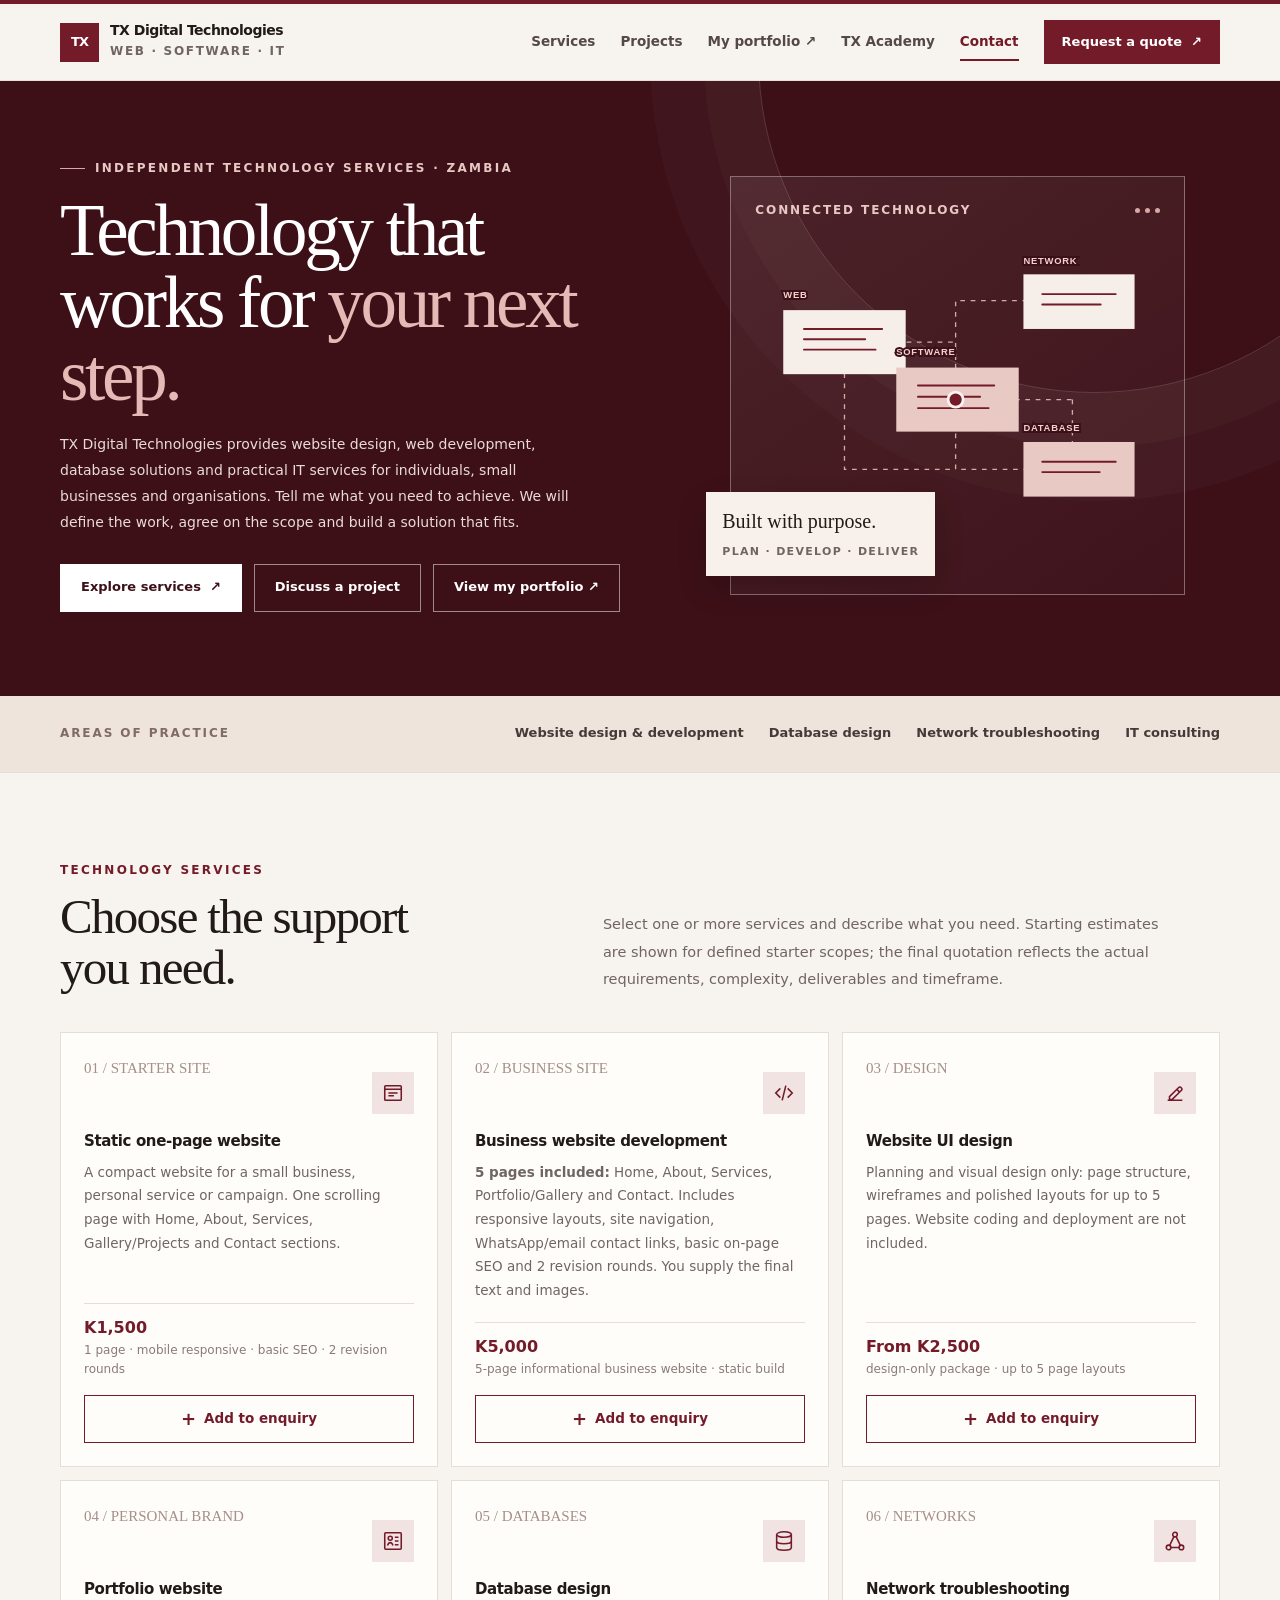
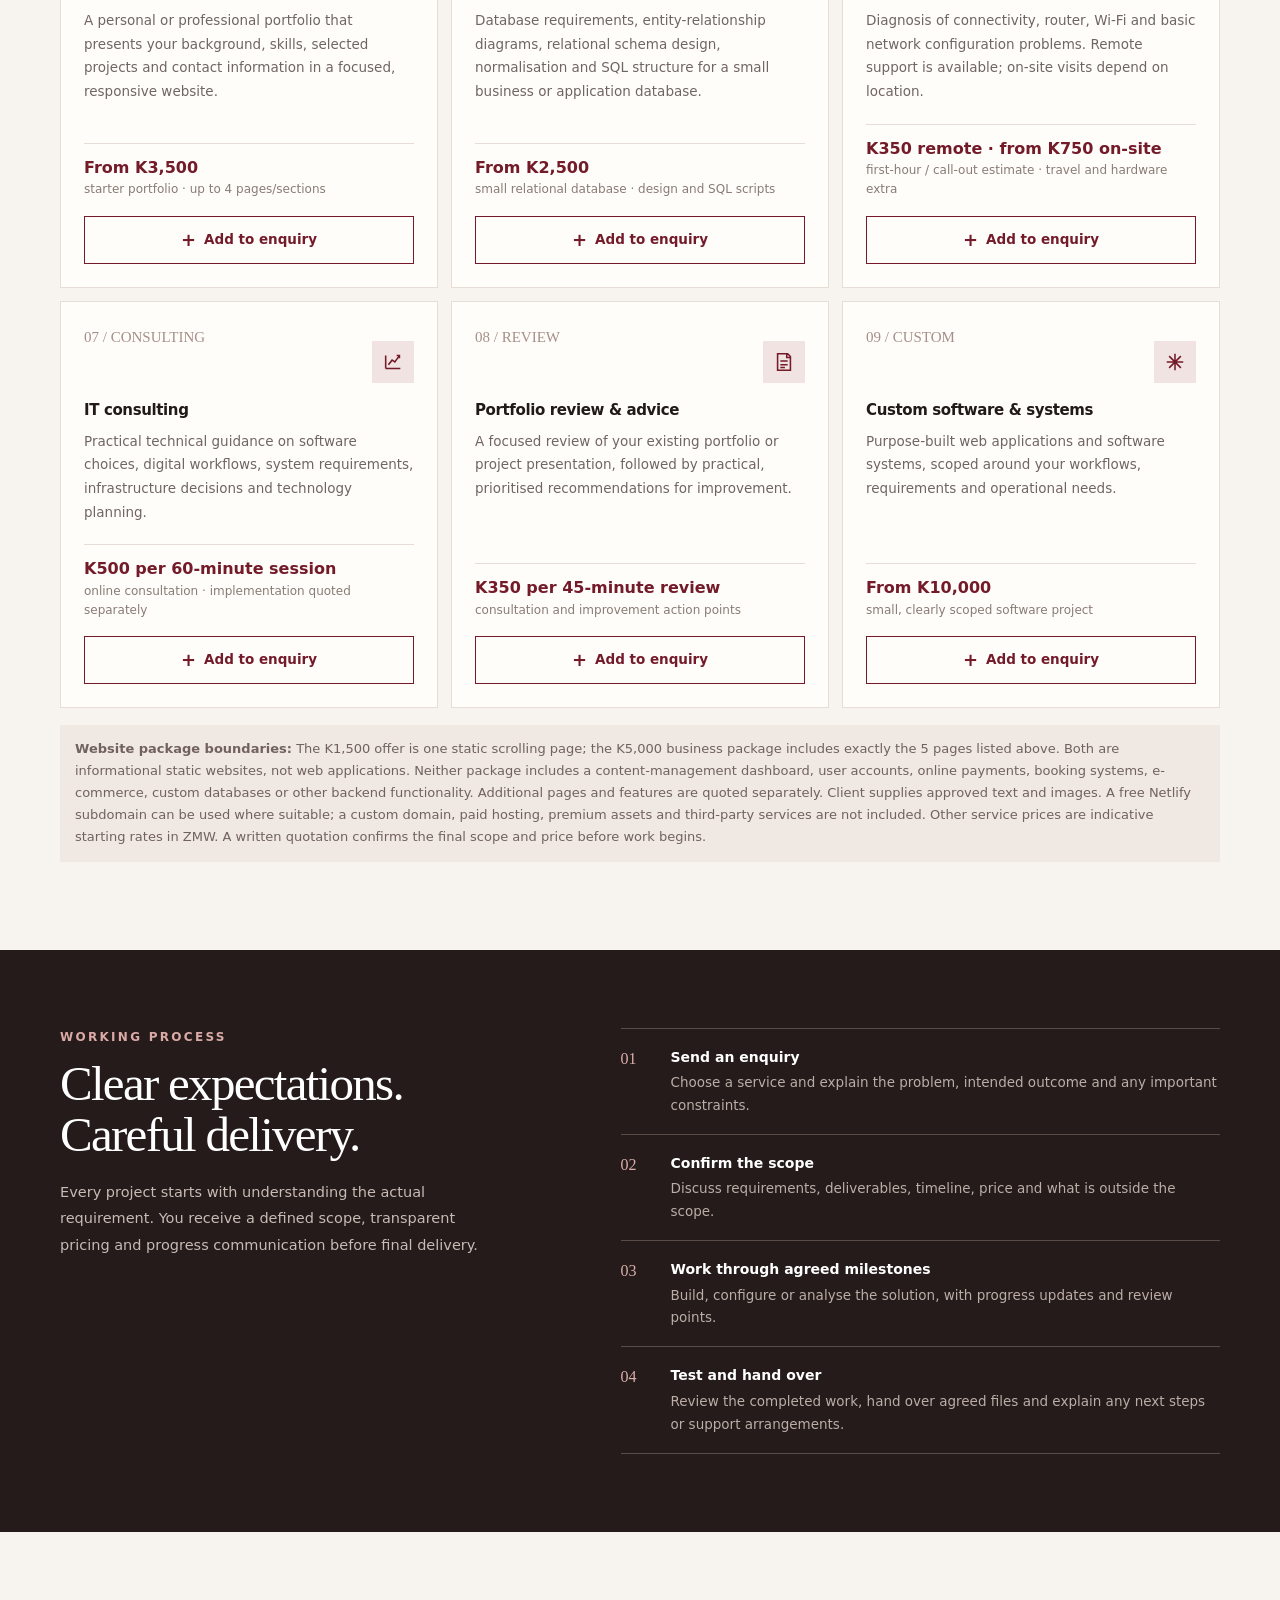
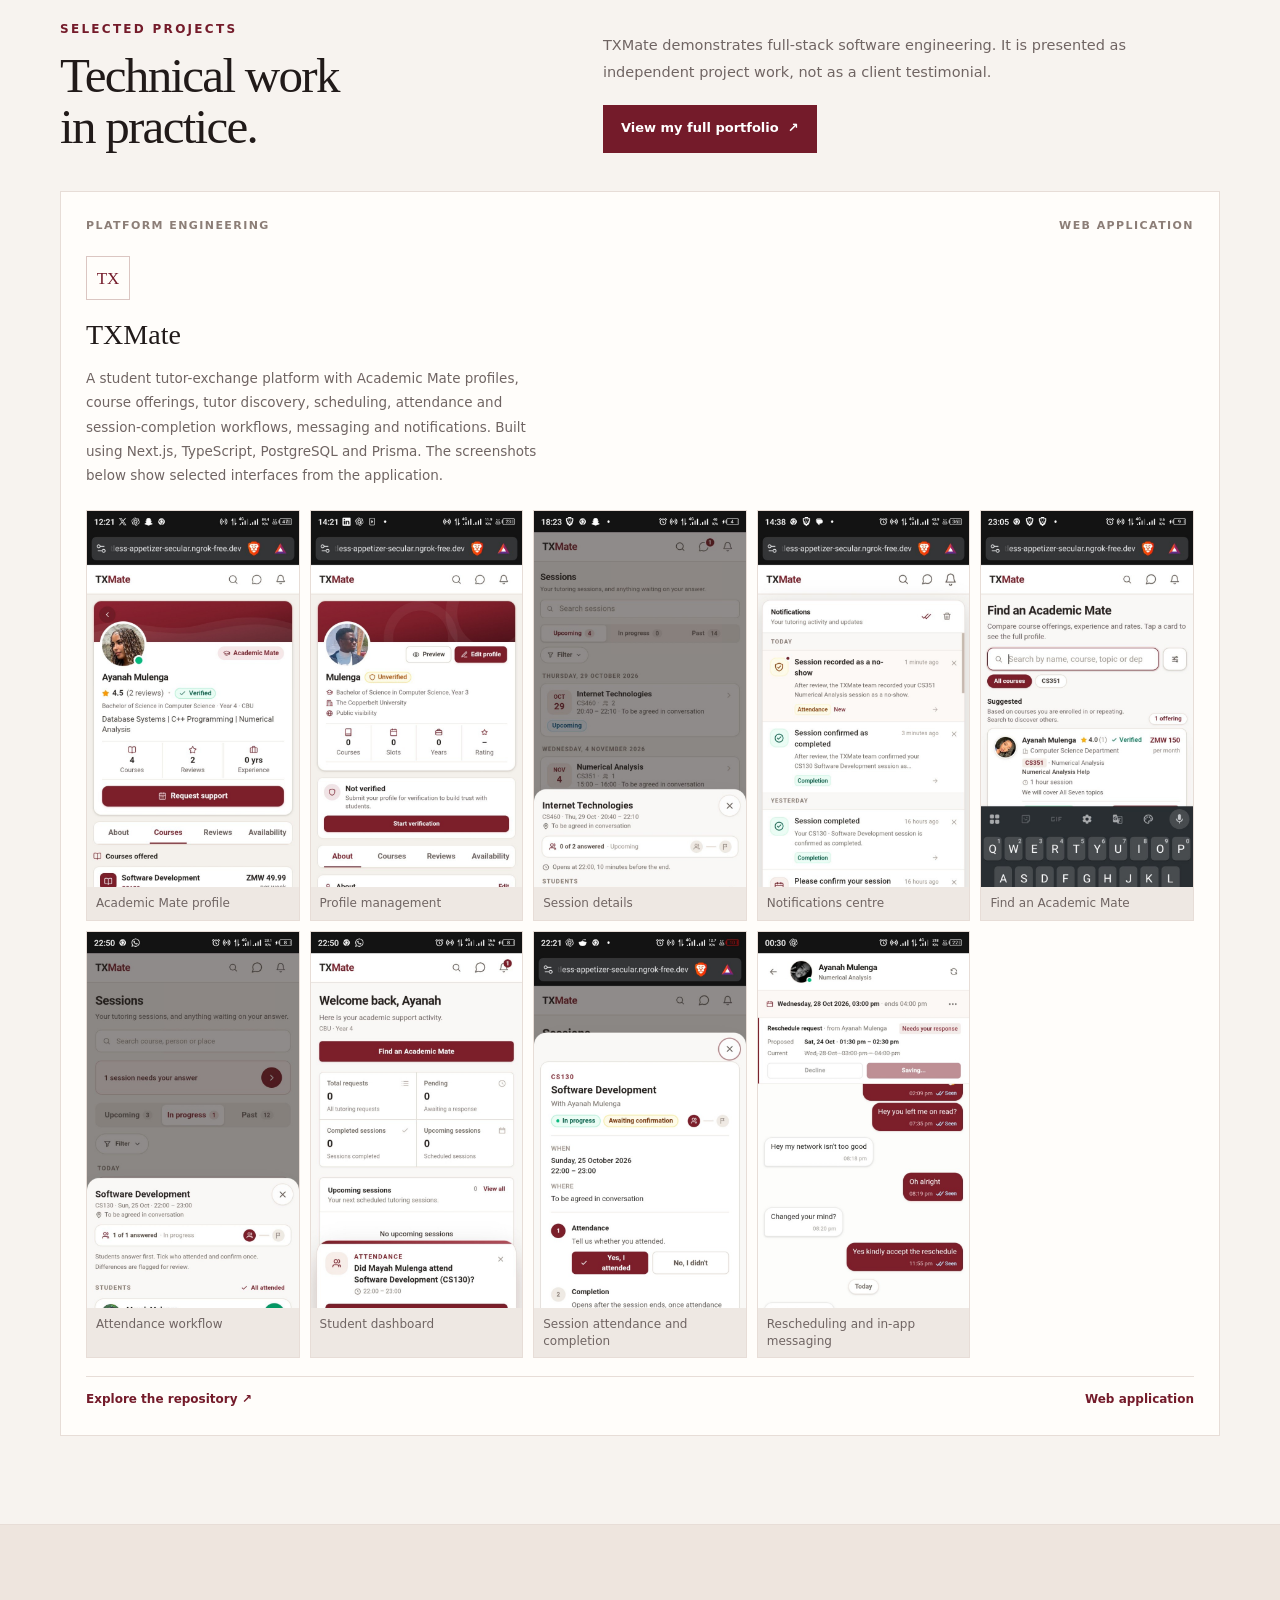
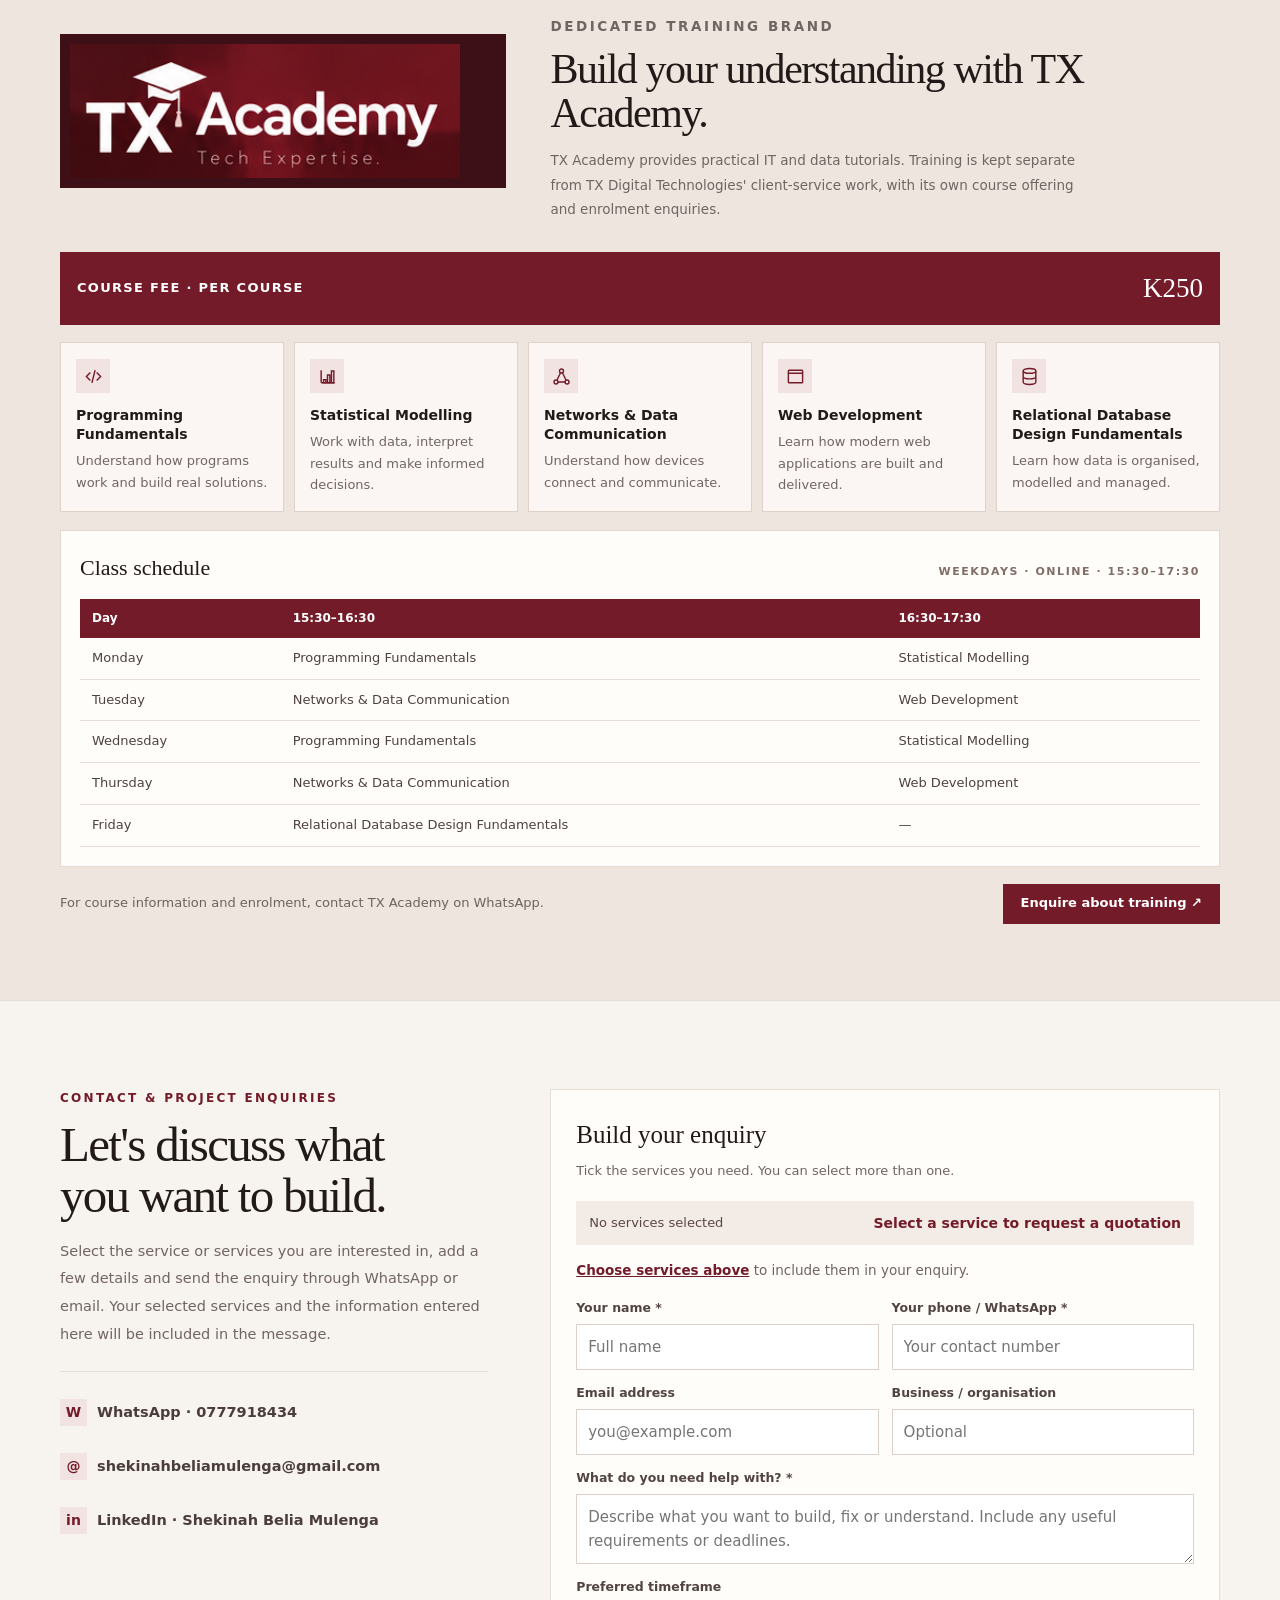
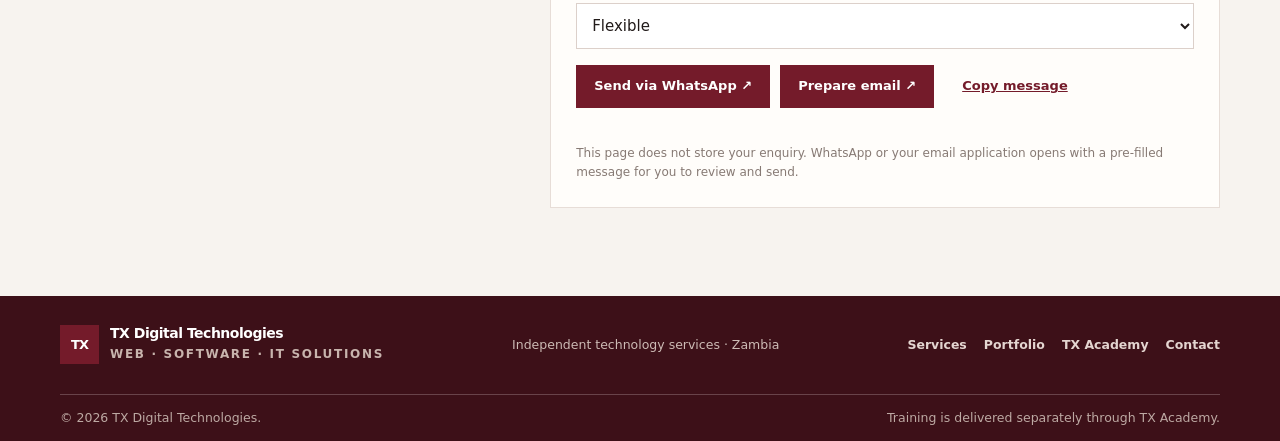
==== index.html @ cc79e303 "Initial site" ====
<!doctype html>
<html lang="en">
<head>
  <meta charset="utf-8">
  <meta name="viewport" content="width=device-width, initial-scale=1, viewport-fit=cover">
  <meta name="theme-color" content="#6f1724">
  <meta name="description" content="TX Digital Technologies provides website design, web development, portfolio websites, database design, network troubleshooting and IT consulting in Zambia.">
  <meta property="og:title" content="TX Digital Technologies | Practical technology solutions">
  <meta property="og:description" content="Website design, web development, database design and practical IT services, with separate training through TX Academy.">
  <meta property="og:type" content="website">
  <title>TX Digital Technologies | Technology Services in Zambia</title>
  <link rel="icon" type="image/svg+xml" href="favicon.svg">
  <link rel="stylesheet" href="css/base.css">
  <link rel="stylesheet" href="css/components.css">
  <link rel="stylesheet" href="css/header.css">
  <link rel="stylesheet" href="css/hero.css">
  <link rel="stylesheet" href="css/services.css">
  <link rel="stylesheet" href="css/process.css">
  <link rel="stylesheet" href="css/work.css">
  <link rel="stylesheet" href="css/academy.css">
  <link rel="stylesheet" href="css/contact.css">
  <link rel="stylesheet" href="css/footer.css">
  <link rel="stylesheet" href="css/responsive.css">
  <link rel="stylesheet" href="css/ux.css">
</head>
<body>
  <a class="skip-link" href="#main">Skip to content</a>
  <div class="topline" aria-hidden="true"></div>
  <header class="site-header">
    <div class="wrap nav">
      <a class="brand" href="#home" aria-label="TX Digital Technologies home">
        <span class="brand-mark" aria-hidden="true">TX</span>
        <span><span class="brand-name">TX Digital Technologies</span><span class="brand-sub">Web · Software · IT</span></span>
      </a>
      <button class="menu-toggle" type="button" aria-expanded="false" aria-controls="site-navigation"><span class="menu-icon" aria-hidden="true"></span><span class="menu-label">Menu</span></button>
      <nav class="nav-links" id="site-navigation" aria-label="Main navigation">
        <a href="#services">Services</a>
        <a href="#work">Projects</a>
        <a href="https://shekinah-portfolio.netlify.app/" target="_blank" rel="noopener noreferrer">My portfolio ↗</a>
        <a href="#academy">TX Academy</a>
        <a href="#contact">Contact</a>
        <a class="nav-cta" href="#contact">Request a quote <span aria-hidden="true">↗</span></a>
      </nav>
    </div>
  </header>
  <main id="main" tabindex="-1">
    <section class="hero" id="home">
      <div class="wrap hero-grid">
        <div>
          <p class="eyebrow">Independent technology services · Zambia</p>
          <h1>Technology that works for <em>your next step.</em></h1>
          <p class="hero-copy">TX Digital Technologies provides website design, web development, database solutions and practical IT services for individuals, small businesses and organisations. Tell me what you need to achieve. We will define the work, agree on the scope and build a solution that fits.</p>
          <div class="hero-actions">
            <a class="button" href="#services">Explore services <span aria-hidden="true">↗</span></a>
            <a class="button button-outline" href="#contact">Discuss a project</a>
            <a class="button button-outline" href="https://shekinah-portfolio.netlify.app/" target="_blank" rel="noopener noreferrer">View my portfolio ↗</a>
          </div>
        </div>
        <div class="hero-visual" role="img" aria-label="Illustration of connected web, software, database and network systems">
          <div class="blueprint">
            <div class="blueprint-head"><span>Connected technology</span><span class="dots"><i></i><i></i><i></i></span></div>
            <svg viewBox="0 0 430 285" fill="none" xmlns="http://www.w3.org/2000/svg" aria-hidden="true">
              <path d="M95 82H213V143H337M95 82V217H213V143M337 143V217H213M213 143V38H337" stroke="#D9AAA5" stroke-width="1.4" stroke-dasharray="5 6"/>
              <rect x="30" y="48" width="130" height="68" fill="#F6EEE8"/>
              <rect x="150" y="109" width="130" height="68" fill="#E8C9C3"/>
              <rect x="285" y="10" width="118" height="58" fill="#F6EEE8"/>
              <rect x="285" y="188" width="118" height="58" fill="#E8C9C3"/>
              <g stroke="#741B2A" stroke-width="2" stroke-linecap="round">
                <path d="M52 68H135M52 79H117M52 90H128M173 128H254M173 140H239M173 152H248M305 31H383M305 42H367M305 209H383M305 220H366"/>
              </g>
              <g fill="#741B2A" font-family="Arial, sans-serif" font-size="10" font-weight="700">
                <text x="30" y="35">WEB</text><text x="150" y="96">SOFTWARE</text><text x="285" y="-1">NETWORK</text><text x="285" y="176">DATABASE</text>
              </g>
              <circle cx="213" cy="143" r="8" fill="#741B2A" stroke="#F7F3EF" stroke-width="3"/>
            </svg>
            <div class="blueprint-caption"><strong>Built with purpose.</strong><small>Plan · Develop · Deliver</small></div>
          </div>
        </div>
      </div>
    </section>
    <section class="capability-band" aria-label="Service areas">
      <div class="wrap capability-inner">
        <span class="capability-label">Areas of practice</span>
        <div class="capability-list"><span>Website design & development</span><span>Database design</span><span>Network troubleshooting</span><span>IT consulting</span></div>
      </div>
    </section>
    <section class="section" id="services">
      <div class="wrap">
        <div class="section-head">
          <div><p class="kicker">Technology services</p><h2>Choose the support<br>you need.</h2></div>
          <p class="intro">Select one or more services and describe what you need. Starting estimates are shown for defined starter scopes; the final quotation reflects the actual requirements, complexity, deliverables and timeframe.</p>
        </div>

        <div class="service-grid" id="service-grid" aria-label="Select services for your enquiry">
          <article class="service-card" data-card="static-website">
            <div class="service-top"><span class="service-index">01 / STARTER SITE</span><span class="service-icon" aria-hidden="true"><svg viewBox="0 0 24 24" fill="none" stroke-width="1.7"><rect x="3" y="4" width="18" height="16" rx="1"/><path d="M3 8h18M7 6h.01M10 6h.01M7 12h10M7 15h6"/></svg></span></div>
            <h3>Static one-page website</h3>
            <p>A compact website for a small business, personal service or campaign. One scrolling page with Home, About, Services, Gallery/Projects and Contact sections.</p>
            <div class="service-price"><strong>K1,500</strong><span>1 page · mobile responsive · basic SEO · 2 revision rounds</span></div>
            <label class="service-select-label"><input class="select-box service-check" type="checkbox" name="services" value="Static one-page website" data-estimate="K1,500 — 1 scrolling page with Home, About, Services, Gallery/Projects and Contact sections"><span class="select-text" data-off="Add to enquiry" data-on="Added to enquiry">Add to enquiry</span></label>
          </article>

          <article class="service-card" data-card="web-development">
            <div class="service-top"><span class="service-index">02 / BUSINESS SITE</span><span class="service-icon" aria-hidden="true"><svg viewBox="0 0 24 24" fill="none" stroke-width="1.7"><path d="m8 7-5 5 5 5M16 7l5 5-5 5M14 4l-4 16"/></svg></span></div>
            <h3>Business website development</h3>
            <p><strong>5 pages included:</strong> Home, About, Services, Portfolio/Gallery and Contact. Includes responsive layouts, site navigation, WhatsApp/email contact links, basic on-page SEO and 2 revision rounds. You supply the final text and images.</p>
            <div class="service-price"><strong>K5,000</strong><span>5-page informational business website · static build</span></div>
            <label class="service-select-label"><input class="select-box service-check" type="checkbox" name="services" value="5-page business website development" data-estimate="K5,000 — 5 pages: Home, About, Services, Portfolio/Gallery and Contact"><span class="select-text" data-off="Add to enquiry" data-on="Added to enquiry">Add to enquiry</span></label>
          </article>

          <article class="service-card" data-card="web-design">
            <div class="service-top"><span class="service-index">03 / DESIGN</span><span class="service-icon" aria-hidden="true"><svg viewBox="0 0 24 24" fill="none" stroke-width="1.7"><path d="M4 20h16M6 16l9.8-9.8a2.1 2.1 0 0 1 3 3L9 19H6z"/><path d="m14 8 3 3"/></svg></span></div>
            <h3>Website UI design</h3>
            <p>Planning and visual design only: page structure, wireframes and polished layouts for up to 5 pages. Website coding and deployment are not included.</p>
            <div class="service-price"><strong>From K2,500</strong><span>design-only package · up to 5 page layouts</span></div>
            <label class="service-select-label"><input class="select-box service-check" type="checkbox" name="services" value="Website UI design" data-estimate="From K2,500 — design only, up to 5 page layouts; development excluded"><span class="select-text" data-off="Add to enquiry" data-on="Added to enquiry">Add to enquiry</span></label>
          </article>

          <article class="service-card" data-card="portfolio-website">
            <div class="service-top"><span class="service-index">04 / PERSONAL BRAND</span><span class="service-icon" aria-hidden="true"><svg viewBox="0 0 24 24" fill="none" stroke-width="1.7"><rect x="3" y="3" width="18" height="18" rx="1"/><circle cx="9" cy="9" r="2.2"/><path d="M6 17c.8-2.2 2-3.2 3-3.2s2.2 1 3 3.2M14 8h4M14 12h4M14 16h4"/></svg></span></div>
            <h3>Portfolio website</h3>
            <p>A personal or professional portfolio that presents your background, skills, selected projects and contact information in a focused, responsive website.</p>
            <div class="service-price"><strong>From K3,500</strong><span>starter portfolio · up to 4 pages/sections</span></div>
            <label class="service-select-label"><input class="select-box service-check" type="checkbox" name="services" value="Portfolio website" data-estimate="From K3,500"><span class="select-text" data-off="Add to enquiry" data-on="Added to enquiry">Add to enquiry</span></label>
          </article>

          <article class="service-card" data-card="database-design">
            <div class="service-top"><span class="service-index">05 / DATABASES</span><span class="service-icon" aria-hidden="true"><svg viewBox="0 0 24 24" fill="none" stroke-width="1.7"><ellipse cx="12" cy="5" rx="8" ry="3"/><path d="M4 5v14c0 1.7 3.6 3 8 3s8-1.3 8-3V5M4 12c0 1.7 3.6 3 8 3s8-1.3 8-3"/></svg></span></div>
            <h3>Database design</h3>
            <p>Database requirements, entity-relationship diagrams, relational schema design, normalisation and SQL structure for a small business or application database.</p>
            <div class="service-price"><strong>From K2,500</strong><span>small relational database · design and SQL scripts</span></div>
            <label class="service-select-label"><input class="select-box service-check" type="checkbox" name="services" value="Database design" data-estimate="From K2,500"><span class="select-text" data-off="Add to enquiry" data-on="Added to enquiry">Add to enquiry</span></label>
          </article>

          <article class="service-card" data-card="network-support">
            <div class="service-top"><span class="service-index">06 / NETWORKS</span><span class="service-icon" aria-hidden="true"><svg viewBox="0 0 24 24" fill="none" stroke-width="1.7"><circle cx="12" cy="5" r="2.5"/><circle cx="5" cy="19" r="2.5"/><circle cx="19" cy="19" r="2.5"/><path d="m10.8 7.3-4.6 9.4M13.2 7.3l4.6 9.4M7.5 19h9"/></svg></span></div>
            <h3>Network troubleshooting</h3>
            <p>Diagnosis of connectivity, router, Wi-Fi and basic network configuration problems. Remote support is available; on-site visits depend on location.</p>
            <div class="service-price"><strong>K350 remote · from K750 on-site</strong><span>first-hour / call-out estimate · travel and hardware extra</span></div>
            <label class="service-select-label"><input class="select-box service-check" type="checkbox" name="services" value="Network troubleshooting" data-estimate="K350 remote first hour; on-site from K750"><span class="select-text" data-off="Add to enquiry" data-on="Added to enquiry">Add to enquiry</span></label>
          </article>

          <article class="service-card" data-card="it-consulting">
            <div class="service-top"><span class="service-index">07 / CONSULTING</span><span class="service-icon" aria-hidden="true"><svg viewBox="0 0 24 24" fill="none" stroke-width="1.7"><path d="M4 19V5M4 19h16M7 15l4-5 3 2 5-7"/><path d="M16 5h3v3"/></svg></span></div>
            <h3>IT consulting</h3>
            <p>Practical technical guidance on software choices, digital workflows, system requirements, infrastructure decisions and technology planning.</p>
            <div class="service-price"><strong>K500 per 60-minute session</strong><span>online consultation · implementation quoted separately</span></div>
            <label class="service-select-label"><input class="select-box service-check" type="checkbox" name="services" value="IT consulting" data-estimate="K500 per 60-minute session"><span class="select-text" data-off="Add to enquiry" data-on="Added to enquiry">Add to enquiry</span></label>
          </article>

                    <article class="service-card" data-card="portfolio-advice">
            <div class="service-top"><span class="service-index">08 / REVIEW</span><span class="service-icon" aria-hidden="true"><svg viewBox="0 0 24 24" fill="none" stroke-width="1.7"><path d="M5 3h11l3 3v15H5zM15 3v4h4M8 11h8M8 15h8M8 18h5"/></svg></span></div>
            <h3>Portfolio review & advice</h3>
            <p>A focused review of your existing portfolio or project presentation, followed by practical, prioritised recommendations for improvement.</p>
            <div class="service-price"><strong>K350 per 45-minute review</strong><span>consultation and improvement action points</span></div>
            <label class="service-select-label"><input class="select-box service-check" type="checkbox" name="services" value="Portfolio review and advice" data-estimate="K350 per 45-minute review"><span class="select-text" data-off="Add to enquiry" data-on="Added to enquiry">Add to enquiry</span></label>
          </article>

          <article class="service-card" data-card="custom-project">
            <div class="service-top"><span class="service-index">09 / CUSTOM</span><span class="service-icon" aria-hidden="true"><svg viewBox="0 0 24 24" fill="none" stroke-width="1.7"><path d="M12 3v18M3 12h18M5.6 5.6l12.8 12.8M18.4 5.6 5.6 18.4"/></svg></span></div>
            <h3>Custom software & systems</h3>
            <p>Purpose-built web applications and software systems, scoped around your workflows, requirements and operational needs.</p>
            <div class="service-price"><strong>From K10,000</strong><span>small, clearly scoped software project</span></div>
            <label class="service-select-label"><input class="select-box service-check" type="checkbox" name="services" value="Custom software or systems project" data-estimate="From K10,000"><span class="select-text" data-off="Add to enquiry" data-on="Added to enquiry">Add to enquiry</span></label>
          </article>
        </div>
        <p class="pricing-note"><strong>Website package boundaries:</strong> The K1,500 offer is one static scrolling page; the K5,000 business package includes exactly the 5 pages listed above. Both are informational static websites, not web applications. Neither package includes a content-management dashboard, user accounts, online payments, booking systems, e-commerce, custom databases or other backend functionality. Additional pages and features are quoted separately. Client supplies approved text and images. A free Netlify subdomain can be used where suitable; a custom domain, paid hosting, premium assets and third-party services are not included. Other service prices are indicative starting rates in ZMW. A written quotation confirms the final scope and price before work begins.</p>
      </div>
    </section>
    <section class="process" id="approach">
      <div class="wrap process-grid">
        <div>
          <p class="kicker">Working process</p>
          <h2>Clear expectations.<br>Careful delivery.</h2>
          <p class="process-copy">Every project starts with understanding the actual requirement. You receive a defined scope, transparent pricing and progress communication before final delivery.</p>
        </div>
        <div class="steps">
          <div class="step"><span class="step-number">01</span><div><strong>Send an enquiry</strong><p>Choose a service and explain the problem, intended outcome and any important constraints.</p></div></div>
          <div class="step"><span class="step-number">02</span><div><strong>Confirm the scope</strong><p>Discuss requirements, deliverables, timeline, price and what is outside the scope.</p></div></div>
          <div class="step"><span class="step-number">03</span><div><strong>Work through agreed milestones</strong><p>Build, configure or analyse the solution, with progress updates and review points.</p></div></div>
          <div class="step"><span class="step-number">04</span><div><strong>Test and hand over</strong><p>Review the completed work, hand over agreed files and explain any next steps or support arrangements.</p></div></div>
        </div>
      </div>
    </section>
    <section class="section" id="work">
      <div class="wrap">
        <div class="section-head">
          <div><p class="kicker">Selected projects</p><h2>Technical work<br>in practice.</h2></div>
          <div><p class="intro">TXMate demonstrates full-stack software engineering. It is presented as independent project work, not as a client testimonial.</p><a class="button button-outline view-more" href="https://shekinah-portfolio.netlify.app/" target="_blank" rel="noopener noreferrer">View my full portfolio <span aria-hidden="true">↗</span></a></div>
        </div>
        <div class="portfolio-grid">
          <article class="portfolio-item txmate-project">
            <div class="portfolio-meta"><span>Platform engineering</span><span>Web application</span></div>
            <div><div class="portfolio-symbol" aria-hidden="true">TX</div><h3>TXMate</h3><p>A student tutor-exchange platform with Academic Mate profiles, course offerings, tutor discovery, scheduling, attendance and session-completion workflows, messaging and notifications. Built using Next.js, TypeScript, PostgreSQL and Prisma. The screenshots below show selected interfaces from the application.</p></div>
            <div class="txmate-gallery" aria-label="TXMate application screenshots">
              <a class="txmate-shot" href="txmate-screenshots/academic-mate-profile.jpg" target="_blank" rel="noopener noreferrer"><img decoding="async" src="txmate-screenshots/academic-mate-profile.jpg" alt="TXMate public Academic Mate profile showing rating, verification, courses and tutor information" loading="lazy"><span>Academic Mate profile</span></a>
              <a class="txmate-shot" href="txmate-screenshots/academic-mate-profile-setup.jpg" target="_blank" rel="noopener noreferrer"><img decoding="async" src="txmate-screenshots/academic-mate-profile-setup.jpg" alt="TXMate Academic Mate profile management and verification interface" loading="lazy"><span>Profile management</span></a>
              <a class="txmate-shot" href="txmate-screenshots/session-details.jpg" target="_blank" rel="noopener noreferrer"><img decoding="async" src="txmate-screenshots/session-details.jpg" alt="TXMate session details sheet showing student attendance responses" loading="lazy"><span>Session details</span></a>
              <a class="txmate-shot" href="txmate-screenshots/notifications.jpg" target="_blank" rel="noopener noreferrer"><img decoding="async" src="txmate-screenshots/notifications.jpg" alt="TXMate notifications centre showing attendance and session completion updates" loading="lazy"><span>Notifications centre</span></a>
              <a class="txmate-shot" href="txmate-screenshots/find-academic-mate.jpg" target="_blank" rel="noopener noreferrer"><img decoding="async" src="txmate-screenshots/find-academic-mate.jpg" alt="TXMate Find an Academic Mate search and tutor offering results" loading="lazy"><span>Find an Academic Mate</span></a>
              <a class="txmate-shot" href="txmate-screenshots/attendance-workflow.jpg" target="_blank" rel="noopener noreferrer"><img decoding="async" src="txmate-screenshots/attendance-workflow.jpg" alt="TXMate attendance confirmation workflow for a tutoring session" loading="lazy"><span>Attendance workflow</span></a>
              <a class="txmate-shot" href="txmate-screenshots/student-dashboard.jpg" target="_blank" rel="noopener noreferrer"><img decoding="async" src="txmate-screenshots/student-dashboard.jpg" alt="TXMate student dashboard with tutoring activity and upcoming sessions" loading="lazy"><span>Student dashboard</span></a>
              <a class="txmate-shot" href="txmate-screenshots/session-attendance-completion.jpg" target="_blank" rel="noopener noreferrer"><img decoding="async" src="txmate-screenshots/session-attendance-completion.jpg" alt="TXMate session workflow showing attendance response and completion confirmation stages" loading="lazy"><span>Session attendance and completion</span></a>
              <a class="txmate-shot" href="txmate-screenshots/rescheduling-and-messaging.jpg" target="_blank" rel="noopener noreferrer"><img decoding="async" src="txmate-screenshots/rescheduling-and-messaging.jpg" alt="TXMate tutoring conversation with a rescheduling request and in-app messages" loading="lazy"><span>Rescheduling and in-app messaging</span></a>
            </div>
            <div class="portfolio-foot"><a href="https://github.com/ShekinahBeliaMulenga/TXMate" target="_blank" rel="noopener noreferrer">Explore the repository ↗</a><span>Web application</span></div>
          </article>
        </div>
      </div>
    </section>
    <section class="academy" id="academy">
      <div class="wrap">
        <div class="academy-top">
          <div class="academy-logo-wrap"><img class="academy-logo" src="tx-academy-logo.png" width="382" height="135" alt="TX Academy, Tech Expertise logo"></div>
          <div class="academy-heading">
            <p class="kicker">Dedicated training brand</p>
            <h2>Build your understanding with TX Academy.</h2>
            <p>TX Academy provides practical IT and data tutorials. Training is kept separate from TX Digital Technologies' client-service work, with its own course offering and enrolment enquiries.</p>
          </div>
        </div>
        <div class="academy-price-row"><span>Course fee · per course</span><strong>K250</strong></div>
        <div class="course-grid">
          <article class="course"><span class="course-icon" aria-hidden="true"><svg viewBox="0 0 24 24" fill="none" stroke-width="1.8"><path d="m8 7-5 5 5 5M16 7l5 5-5 5M14 4l-4 16"/></svg></span><h3>Programming Fundamentals</h3><p>Understand how programs work and build real solutions.</p></article>
          <article class="course"><span class="course-icon" aria-hidden="true"><svg viewBox="0 0 24 24" fill="none" stroke-width="1.8"><path d="M4 20V4M4 20h17"/><path d="M7 16h3v4H7zM12 10h3v10h-3zM17 5h3v15h-3z"/></svg></span><h3>Statistical Modelling</h3><p>Work with data, interpret results and make informed decisions.</p></article>
          <article class="course"><span class="course-icon" aria-hidden="true"><svg viewBox="0 0 24 24" fill="none" stroke-width="1.8"><circle cx="12" cy="5" r="2.5"/><circle cx="5" cy="19" r="2.5"/><circle cx="19" cy="19" r="2.5"/><path d="m10.8 7.3-4.6 9.4M13.2 7.3l4.6 9.4M7.5 19h9"/></svg></span><h3>Networks & Data Communication</h3><p>Understand how devices connect and communicate.</p></article>
          <article class="course"><span class="course-icon" aria-hidden="true"><svg viewBox="0 0 24 24" fill="none" stroke-width="1.8"><rect x="3" y="4" width="18" height="16" rx="1"/><path d="M3 8h18M7 6h.01M10 6h.01"/></svg></span><h3>Web Development</h3><p>Learn how modern web applications are built and delivered.</p></article>
          <article class="course"><span class="course-icon" aria-hidden="true"><svg viewBox="0 0 24 24" fill="none" stroke-width="1.8"><ellipse cx="12" cy="5" rx="8" ry="3"/><path d="M4 5v14c0 1.7 3.6 3 8 3s8-1.3 8-3V5M4 12c0 1.7 3.6 3 8 3s8-1.3 8-3"/></svg></span><h3>Relational Database Design Fundamentals</h3><p>Learn how data is organised, modelled and managed.</p></article>
        </div>
        <div class="schedule-wrap">
          <div class="schedule-head"><h3>Class schedule</h3><span>Weekdays · Online · 15:30–17:30</span></div>
          <div class="table-scroll">
            <table class="schedule-table">
              <thead><tr><th>Day</th><th>15:30–16:30</th><th>16:30–17:30</th></tr></thead>
              <tbody>
                <tr><td data-label="Day">Monday</td><td data-label="15:30–16:30">Programming Fundamentals</td><td data-label="16:30–17:30">Statistical Modelling</td></tr>
                <tr><td data-label="Day">Tuesday</td><td data-label="15:30–16:30">Networks & Data Communication</td><td data-label="16:30–17:30">Web Development</td></tr>
                <tr><td data-label="Day">Wednesday</td><td data-label="15:30–16:30">Programming Fundamentals</td><td data-label="16:30–17:30">Statistical Modelling</td></tr>
                <tr><td data-label="Day">Thursday</td><td data-label="15:30–16:30">Networks & Data Communication</td><td data-label="16:30–17:30">Web Development</td></tr>
                <tr><td data-label="Day">Friday</td><td data-label="15:30–16:30">Relational Database Design Fundamentals</td><td data-label="16:30–17:30">—</td></tr>
              </tbody>
            </table>
          </div>
        </div>
        <div class="academy-action"><p>For course information and enrolment, contact TX Academy on WhatsApp.</p><a class="button" href="https://wa.me/260777918434?text=Hello%20TX%20Academy%2C%20I%20would%20like%20information%20about%20your%20courses." target="_blank" rel="noopener noreferrer">Enquire about training ↗</a></div>
      </div>
    </section>
    <section class="contact" id="contact">
      <div class="wrap contact-grid">
        <div>
          <p class="kicker">Contact & project enquiries</p>
          <h2>Let's discuss what you want to build.</h2>
          <p class="contact-copy">Select the service or services you are interested in, add a few details and send the enquiry through WhatsApp or email. Your selected services and the information entered here will be included in the message.</p>
          <div class="contact-list">
            <a class="contact-link" href="https://wa.me/260777918434" target="_blank" rel="noopener noreferrer"><span class="contact-link-icon" aria-hidden="true">W</span><span>WhatsApp · 0777918434</span></a>
            <a class="contact-link" href="mailto:shekinahbeliamulenga@gmail.com"><span class="contact-link-icon" aria-hidden="true">@</span><span>shekinahbeliamulenga@gmail.com</span></a>
            <a class="contact-link" href="https://www.linkedin.com/in/shekinah-belia-mulenga-7873052a1/" target="_blank" rel="noopener noreferrer"><span class="contact-link-icon" aria-hidden="true">in</span><span>LinkedIn · Shekinah Belia Mulenga</span></a>
          </div>
        </div>

        <div class="enquiry-panel" id="enquiry">
          <h3>Build your enquiry</h3>
          <p class="enquiry-help">Tick the services you need. You can select more than one.</p>
          <div class="selection-summary" aria-live="polite"><span id="selected-count">No services selected</span><strong id="selected-note">Select a service to request a quotation</strong></div>
          <ul class="chips" id="selected-list" aria-label="Selected services"></ul>
          <p class="chips-empty" id="selected-empty"><a href="#services">Choose services above</a> to include them in your enquiry.</p>
          <form id="enquiry-form">
            <div class="form-grid">
              <div class="field"><label for="client-name">Your name *</label><input id="client-name" name="name" autocomplete="name" required maxlength="100" placeholder="Full name"></div>
              <div class="field"><label for="client-phone">Your phone / WhatsApp *</label><input id="client-phone" name="phone" type="tel" inputmode="tel" autocomplete="tel" required maxlength="30" placeholder="Your contact number"></div>
              <div class="field"><label for="client-email">Email address</label><input id="client-email" name="email" type="email" inputmode="email" autocomplete="email" maxlength="160" placeholder="you@example.com"></div>
              <div class="field"><label for="client-organisation">Business / organisation</label><input id="client-organisation" name="organisation" autocomplete="organization" maxlength="120" placeholder="Optional"></div>
              <div class="field full"><label for="project-details">What do you need help with? *</label><textarea id="project-details" name="details" required minlength="10" maxlength="1800" placeholder="Describe what you want to build, fix or understand. Include any useful requirements or deadlines."></textarea></div>
              <div class="field full"><label for="project-timing">Preferred timeframe</label><select id="project-timing" name="timing"><option value="Flexible">Flexible</option><option value="As soon as possible">As soon as possible</option><option value="Within 1–2 weeks">Within 1–2 weeks</option><option value="Within a month">Within a month</option><option value="I am planning ahead">I am planning ahead</option></select></div>
            </div>
            <div class="form-actions">
              <button class="button" id="whatsapp-submit" type="submit">Send via WhatsApp ↗</button>
              <button class="button button-outline" id="email-submit" type="button">Prepare email ↗</button>
              <button class="button button-text" id="copy-submit" type="button">Copy message</button>
            </div>
            <p class="form-status" id="form-status" role="status" aria-live="polite"></p>
            <p class="privacy-note">This page does not store your enquiry. WhatsApp or your email application opens with a pre-filled message for you to review and send.</p>
          </form>
        </div>
      </div>
    </section>
  </main>
  <footer class="site-footer">
    <div class="wrap footer-main">
      <a class="brand" href="#home"><span class="brand-mark" aria-hidden="true">TX</span><span><span class="brand-name">TX Digital Technologies</span><span class="brand-sub" style="color:#c8b4ad">Web · Software · IT Solutions</span></span></a>
      <p>Independent technology services · Zambia</p>
      <nav class="footer-nav" aria-label="Footer navigation"><a href="#services">Services</a><a href="#work">Portfolio</a><a href="#academy">TX Academy</a><a href="#contact">Contact</a></nav>
    </div>
    <div class="wrap footer-bottom"><span>© <span id="year">2026</span> TX Digital Technologies.</span><span>Training is delivered separately through TX Academy.</span></div>
  </footer>
  <div class="enquiry-bar" id="enquiry-bar" hidden>
  <div class="enquiry-bar-inner">
    <span class="enquiry-bar-text"><strong id="bar-count">0 services</strong><small id="bar-total">selected for your enquiry</small></span>
    <a class="button" href="#enquiry">Review enquiry <span aria-hidden="true">↓</span></a>
  </div>
  </div>
  <script defer src="js/app.js"></script>
</body>
</html>
---- css/base.css ----
/* base */
    :root {
      --ink: #211a19;
      --muted: #706563;
      --paper: #f7f3ef;
      --white: #fffdfa;
      --line: #e7ddd7;
      --maroon: #741b2a;
      --maroon-deep: #3d1018;
      --maroon-soft: #f1e3e2;
      --rose: #d7a8a4;
      --sand: #e9ded6;
      --green: #365b48;
      --max: 1160px;
      --sans: Inter, ui-sans-serif, system-ui, -apple-system, BlinkMacSystemFont, "Segoe UI", sans-serif;
      --serif: Georgia, "Times New Roman", serif;
    }
    * { box-sizing: border-box; }
    html { scroll-behavior: smooth; scroll-padding-top: 92px; }
    body { margin: 0; color: var(--ink); background: var(--paper); font-family: var(--sans); line-height: 1.6; -webkit-font-smoothing: antialiased; }
    a { color: inherit; text-decoration: none; }
    button, input, select, textarea { font: inherit; }
    button, a { -webkit-tap-highlight-color: transparent; }
    .wrap { width: min(calc(100% - 44px), var(--max)); margin-inline: auto; }
    h1, h2, h3, p { margin-top: 0; }
    :focus-visible { outline: 2px solid #bd777e; outline-offset: 3px; }
    .sr-only { position: absolute; width: 1px; height: 1px; padding: 0; margin: -1px; overflow: hidden; clip: rect(0,0,0,0); white-space: nowrap; border: 0; }
---- css/components.css ----
/* components */
    .button-outline { color: var(--maroon); background: transparent; }
    .button-outline:hover { color: #fff; }
    .eyebrow, .kicker { margin: 0 0 17px; font-size: 12px; font-weight: 800; letter-spacing: .19em; text-transform: uppercase; }
    .section { padding-block: 88px; }
    .section-head { display: grid; grid-template-columns: .88fr 1.12fr; align-items: end; gap: 58px; margin-bottom: 38px; }
    .kicker { color: var(--maroon); margin-bottom: 12px; }
    h2 { margin-bottom: 0; font-family: var(--serif); font-size: clamp(34px, 4vw, 49px); font-weight: 400; line-height: 1.04; letter-spacing: -.035em; }
    .intro { max-width: 570px; margin: 0; color: var(--muted); font-size: 14px; line-height: 1.9; }
---- css/header.css ----
/* header */
    .topline { height: 4px; background: var(--maroon); }
    .site-header { position: sticky; top: 0; z-index: 30; background: rgba(247,243,239,.94); border-bottom: 1px solid rgba(231,221,215,.9); backdrop-filter: blur(16px); }
    .nav { min-height: 76px; display: flex; align-items: center; justify-content: space-between; gap: 24px; }
    .brand { display: inline-flex; align-items: center; gap: 11px; min-width: max-content; }
    .brand-mark { width: 39px; height: 39px; display: grid; place-items: center; color: #fff; background: var(--maroon); font-size: 13px; font-weight: 850; letter-spacing: -.08em; }
    .brand-name { display: block; font-size: 14px; line-height: 1.15; font-weight: 800; letter-spacing: -.035em; }
    .brand-sub { display: block; margin-top: 4px; color: var(--muted); font-size: 12px; font-weight: 700; letter-spacing: .14em; text-transform: uppercase; }
    .nav-links { display: flex; align-items: center; gap: 25px; color: #554946; font-size: 14px; font-weight: 700; }
    .nav-links a:not(.nav-cta):hover { color: var(--maroon); }
    .nav-cta, .button { min-height: 44px; display: inline-flex; align-items: center; justify-content: center; gap: 9px; padding: 0 17px; border: 1px solid var(--maroon); background: var(--maroon); color: #fff; font-size: 14px; font-weight: 750; cursor: pointer; transition: transform .18s ease, background .18s ease; }
    .nav-cta:hover, .button:hover { transform: translateY(-1px); background: var(--maroon-deep); }
    .menu-toggle { display: none; border: 1px solid var(--line); padding: 9px 12px; background: transparent; color: var(--ink); font-size: 14px; }
---- css/hero.css ----
/* hero */
    .hero { overflow: hidden; position: relative; color: #fff; background: var(--maroon-deep); }
    .hero::before { content: ""; position: absolute; width: 670px; height: 670px; top: -360px; right: -150px; border: 1px solid rgba(255,255,255,.16); border-radius: 50%; box-shadow: 0 0 0 54px rgba(255,255,255,.025), 0 0 0 108px rgba(255,255,255,.02); }
    .hero-grid { position: relative; z-index: 1; min-height: 520px; display: grid; grid-template-columns: 1.05fr .95fr; align-items: center; gap: 56px; padding-block: 78px 84px; }
    .eyebrow { display: flex; align-items: center; gap: 10px; color: #e8c8c4; }
    .eyebrow::before { content: ""; width: 25px; height: 1px; background: var(--rose); }
    h1 { max-width: 680px; margin-bottom: 20px; font-family: var(--serif); font-size: clamp(46px, 6.1vw, 73px); font-weight: 400; line-height: .99; letter-spacing: -.045em; }
    h1 em { color: #e5b9b5; font-style: normal; }
    .hero-copy { max-width: 520px; margin-bottom: 28px; color: #eadbd8; font-size: 14px; line-height: 1.85; }
    .hero-actions { display: flex; flex-wrap: wrap; align-items: center; gap: 12px; }
    .hero .button { min-height: 48px; padding-inline: 20px; background: #fff; border-color: #fff; color: var(--maroon-deep); }
    .hero .button:hover { background: #f4e9e6; }
    .hero .button-outline { color: #fff; background: transparent; border-color: rgba(255,255,255,.5); }
    .hero .button-outline:hover { color: var(--maroon-deep); background: #fff; }
    .hero-visual { position: relative; min-height: 330px; display: grid; place-items: center; }
    .blueprint { position: relative; width: min(100%, 455px); aspect-ratio: 1.12; padding: 24px; border: 1px solid rgba(255,255,255,.34); background: linear-gradient(145deg, rgba(255,255,255,.08), rgba(255,255,255,.015)); }
    .blueprint-head { display: flex; align-items: center; justify-content: space-between; color: #e8c8c4; font-size: 12px; font-weight: 750; letter-spacing: .16em; text-transform: uppercase; }
    .dots { display: flex; gap: 5px; }
    .dots i { width: 5px; height: 5px; display: block; background: var(--rose); border-radius: 50%; }
    .blueprint svg { width: 100%; height: calc(100% - 30px); margin-top: 16px; }
    .blueprint-caption { position: absolute; left: -25px; bottom: 18px; padding: 13px 16px; color: var(--ink); background: #f8f1eb; box-shadow: 0 12px 30px rgba(0,0,0,.16); }
    .blueprint-caption strong { display: block; font-family: var(--serif); font-size: 20px; font-weight: 400; }
    .blueprint-caption small { color: var(--muted); font-size: 11px; font-weight: 800; letter-spacing: .12em; text-transform: uppercase; }
    .capability-band { background: #eee4dc; border-bottom: 1px solid var(--line); }
    .capability-inner { min-height: 76px; display: flex; align-items: center; justify-content: space-between; gap: 22px; }
    .capability-label { color: #806c65; font-size: 12px; font-weight: 800; letter-spacing: .16em; text-transform: uppercase; }
    .capability-list { display: flex; flex-wrap: wrap; gap: 12px 25px; color: #453a37; font-size: 13px; font-weight: 750; }
---- css/services.css ----
/* services */
    .service-grid { display: grid; grid-template-columns: repeat(3, 1fr); gap: 13px; }
    .service-card { position: relative; display: flex; flex-direction: column; min-height: 270px; padding: 23px; border: 1px solid var(--line); background: var(--white); transition: border-color .18s, box-shadow .18s, transform .18s; }
    .service-card:hover { border-color: #cba9a5; transform: translateY(-2px); }
    .service-card.is-selected { border-color: var(--maroon); box-shadow: inset 0 0 0 1px var(--maroon), 0 8px 24px rgba(70,22,29,.08); }
    .service-top { display: flex; justify-content: space-between; align-items: flex-start; gap: 12px; }
    .service-index { color: #a68f88; font-family: var(--serif); font-size: 15px; }
    .select-box { width: 22px; height: 22px; accent-color: var(--maroon); cursor: pointer; }
    .service-icon { width: 42px; height: 42px; display: grid; place-items: center; margin: 16px 0 15px; color: var(--maroon); background: var(--maroon-soft); }
    .service-icon svg { width: 22px; height: 22px; stroke: currentColor; }
    .service-card h3 { margin-bottom: 8px; font-size: 15px; font-weight: 780; letter-spacing: -.025em; }
    .service-card p { margin-bottom: 20px; color: var(--muted); font-size: 14px; line-height: 1.75; }
    .service-price { display: flex; flex-direction: column; align-items: flex-start; gap: 2px; margin-top: auto; padding-top: 13px; border-top: 1px solid var(--line); }
    .service-price strong { color: var(--maroon); font-size: 14px; line-height: 1.35; font-weight: 820; }
    .service-price span { color: #897b75; font-size: 12px; }
    .service-select-label { display: flex; align-items: center; gap: 8px; margin-top: 14px; color: var(--maroon); font-size: 13px; font-weight: 800; cursor: pointer; }
    .pricing-note { margin: 17px 0 0; padding: 13px 15px; color: #71625d; background: #f0e8e2; font-size: 13px; line-height: 1.7; }
---- css/process.css ----
/* process */
    .process { padding-block: 78px; color: #fff; background: #241b1a; }
    .process-grid { display: grid; grid-template-columns: .9fr 1.1fr; gap: 70px; }
    .process h2 { max-width: 430px; }
    .process .kicker { color: #dbaaa7; }
    .process-copy { max-width: 430px; margin: 18px 0 0; color: #c9bab4; font-size: 14px; line-height: 1.85; }
    .steps { border-top: 1px solid #5b4b47; }
    .step { display: grid; grid-template-columns: 35px 1fr; gap: 15px; padding: 17px 0; border-bottom: 1px solid #5b4b47; }
    .step-number { color: #dcaeaa; font-family: var(--serif); font-size: 16px; }
    .step strong { display: block; margin-bottom: 3px; font-size: 14px; }
    .step p { margin: 0; color: #bcada7; font-size: 13px; line-height: 1.7; }
---- css/work.css ----
/* work */
    .portfolio-grid { display: grid; grid-template-columns: 1fr 1fr; gap: 16px; }
    .portfolio-item { min-height: 280px; display: flex; flex-direction: column; justify-content: space-between; padding: 25px; border: 1px solid var(--line); background: var(--white); }
    .portfolio-meta { display: flex; justify-content: space-between; gap: 12px; color: #8c7e77; font-size: 11px; font-weight: 800; letter-spacing: .13em; text-transform: uppercase; }
    .portfolio-symbol { width: 44px; height: 44px; display: grid; place-items: center; margin: 22px 0 13px; color: var(--maroon); border: 1px solid #dbc6c2; font-family: var(--serif); font-size: 17px; }
    .portfolio-item h3 { margin: 0 0 8px; font-family: var(--serif); font-size: 28px; font-weight: 400; }
    .portfolio-item p { max-width: 465px; margin: 0; color: var(--muted); font-size: 14px; line-height: 1.8; }
    .portfolio-stats { display: flex; flex-wrap: wrap; gap: 20px; margin-top: 15px; }
    .portfolio-stats strong { display: block; color: var(--maroon); font-family: var(--serif); font-size: 21px; font-weight: 400; }
    .portfolio-stats small { color: #887a73; font-size: 11px; }
    .portfolio-foot { display: flex; align-items: center; justify-content: space-between; gap: 12px; margin-top: 21px; padding-top: 13px; border-top: 1px solid var(--line); color: var(--maroon); font-size: 12px; font-weight: 800; }
    .portfolio-foot a:hover { text-decoration: underline; }
    .txmate-gallery { display: grid; grid-template-columns: repeat(4, minmax(0, 1fr)); gap: 10px; margin-top: 22px; }
    .txmate-shot { display: block; overflow: hidden; border: 1px solid var(--line); background: #eee8e3; text-decoration: none; }
    .txmate-shot img { display: block; width: 100%; aspect-ratio: 9 / 16; object-fit: cover; object-position: top; transition: transform .25s ease; }
    .txmate-shot:hover img { transform: scale(1.025); }
    .txmate-shot span { display: block; padding: 8px 9px; color: var(--muted); font-size: 12px; line-height: 1.4; }
    .portfolio-item.txmate-project { display: block; }
    .portfolio-item.txmate-project .portfolio-foot { margin-top: 18px; }
    .trueimage-link { display: inline-flex; align-items: center; gap: 8px; margin-top: 18px; color: var(--maroon); font-size: 13px; font-weight: 800; }
---- css/academy.css ----
/* academy */
    .academy { padding-block: 76px; background: #eee5de; border-block: 1px solid var(--line); }
    .academy-top { display: grid; grid-template-columns: .8fr 1.2fr; align-items: center; gap: 44px; margin-bottom: 31px; }
    .academy-logo-wrap { display: flex; align-items: center; min-height: 112px; padding: 10px; background: var(--maroon-deep); }
    .academy-logo { display: block; width: min(100%, 390px); height: auto; }
    .academy-heading .kicker { margin-bottom: 10px; }
    .academy-heading h2 { font-size: clamp(30px, 3.6vw, 42px); }
    .academy-heading p { max-width: 540px; margin: 13px 0 0; color: var(--muted); font-size: 14px; line-height: 1.8; }
    .academy-price-row { display: flex; align-items: center; justify-content: space-between; gap: 18px; margin-bottom: 17px; padding: 15px 17px; color: #fff; background: var(--maroon); }
    .academy-price-row span:first-child { font-size: 13px; font-weight: 700; letter-spacing: .1em; text-transform: uppercase; }
    .academy-price-row strong { font-family: var(--serif); font-size: 27px; font-weight: 400; }
    .course-grid { display: grid; grid-template-columns: repeat(5, 1fr); gap: 10px; }
    .course { min-height: 170px; padding: 16px 15px; border: 1px solid #ded1ca; background: rgba(255,253,250,.75); }
    .course-icon { display: grid; place-items: center; width: 34px; height: 34px; margin-bottom: 13px; color: var(--maroon); background: var(--maroon-soft); }
    .course-icon svg { width: 19px; height: 19px; stroke: currentColor; }
    .course h3 { margin-bottom: 6px; font-size: 14px; line-height: 1.35; font-weight: 800; }
    .course p { margin: 0; color: var(--muted); font-size: 12px; line-height: 1.65; }
    .schedule-wrap { margin-top: 18px; padding: 19px; background: var(--white); border: 1px solid #e3d7d0; }
    .schedule-head { display: flex; flex-wrap: wrap; justify-content: space-between; align-items: baseline; gap: 14px; margin-bottom: 13px; }
    .schedule-head h3 { margin: 0; font-family: var(--serif); font-size: 22px; font-weight: 400; }
    .schedule-head span { color: #806e67; font-size: 11px; font-weight: 800; letter-spacing: .14em; text-transform: uppercase; }
    .table-scroll { overflow-x: auto; }
    table { width: 100%; min-width: 580px; border-collapse: collapse; text-align: left; }
    th { padding: 10px 12px; color: #fff; background: var(--maroon); font-size: 12px; font-weight: 800; }
    td { padding: 10px 12px; border-bottom: 1px solid var(--line); color: #4e4240; font-size: 13px; }
    .academy-action { display: flex; justify-content: space-between; align-items: center; gap: 18px; margin-top: 17px; }
    .academy-action p { margin: 0; color: #6f625e; font-size: 13px; }
    .academy-action .button { min-height: 40px; font-size: 13px; white-space: nowrap; }
---- css/contact.css ----
/* contact */
    .contact { padding-block: 88px; }
    .contact-grid { display: grid; grid-template-columns: .78fr 1.22fr; align-items: start; gap: 62px; }
    .contact h2 { max-width: 390px; }
    .contact-copy { margin: 16px 0 23px; color: var(--muted); font-size: 14px; line-height: 1.9; }
    .contact-list { display: grid; gap: 10px; padding-top: 18px; border-top: 1px solid var(--line); }
    .contact-link { display: flex; align-items: center; gap: 10px; color: #4a3d3a; font-size: 14px; font-weight: 700; overflow-wrap: anywhere; }
    .contact-link:hover { color: var(--maroon); }
    .contact-link-icon { flex: 0 0 27px; width: 27px; height: 27px; display: grid; place-items: center; color: var(--maroon); background: var(--maroon-soft); font-size: 14px; }
    .enquiry-panel { padding: 25px; background: var(--white); border: 1px solid var(--line); }
    .enquiry-panel h3 { margin: 0 0 5px; font-family: var(--serif); font-size: 25px; font-weight: 400; }
    .enquiry-help { margin: 0 0 19px; color: var(--muted); font-size: 13px; line-height: 1.7; }
    .selection-summary { display: flex; justify-content: space-between; align-items: center; gap: 12px; margin-bottom: 15px; padding: 11px 13px; background: #f3ebe6; color: #5a4744; font-size: 13px; }
    .selection-summary strong { color: var(--maroon); font-size: 14px; }
    .form-grid { display: grid; grid-template-columns: 1fr 1fr; gap: 13px; }
    .field { display: flex; flex-direction: column; gap: 6px; }
    .field.full { grid-column: 1 / -1; }
    .field label { color: #514440; font-size: 12px; font-weight: 800; }
    .field input, .field select, .field textarea { width: 100%; min-height: 42px; padding: 10px 11px; border: 1px solid #dcd0ca; border-radius: 0; outline: none; color: var(--ink); background: #fff; font-size: 14px; }
    .field textarea { min-height: 104px; resize: vertical; }
    .field input:focus, .field select:focus, .field textarea:focus { border-color: var(--maroon); box-shadow: 0 0 0 2px rgba(116,27,42,.09); }
    .form-actions { display: flex; flex-wrap: wrap; gap: 10px; margin-top: 16px; }
    .form-actions .button { min-height: 43px; }
    .form-actions .button:disabled { opacity: .45; cursor: not-allowed; transform: none; }
    .form-status { min-height: 17px; margin: 10px 0 0; color: var(--maroon); font-size: 12px; }
    .privacy-note { margin: 9px 0 0; color: #877a74; font-size: 11px; line-height: 1.6; }
---- css/footer.css ----
/* footer */
    .site-footer { color: #fff; background: var(--maroon-deep); }
    .footer-main { display: flex; align-items: center; justify-content: space-between; gap: 25px; padding-block: 29px; }
    .footer-main p { margin: 0; color: #cdbbb5; font-size: 13px; }
    .footer-nav { display: flex; flex-wrap: wrap; gap: 17px; color: #e4d5d0; font-size: 12px; font-weight: 700; }
    .footer-bottom { display: flex; justify-content: space-between; gap: 18px; padding-block: 13px; border-top: 1px solid #69434a; color: #bda9a3; font-size: 11px; }
---- css/responsive.css ----
/* responsive */
    @media (max-width: 920px) {
      .hero-grid { gap: 30px; }
      .section-head, .process-grid, .contact-grid { gap: 36px; }
      .course-grid { grid-template-columns: repeat(3, 1fr); }
      .academy-top { grid-template-columns: .9fr 1.1fr; }
    }
    @media (max-width: 700px) {
      .wrap { width: min(calc(100% - 34px), var(--max)); }
      .hero-grid { grid-template-columns: 1fr; gap: 26px; min-height: auto; padding-block: 65px 60px; }
      h1 { font-size: clamp(45px, 12vw, 65px); }
      .hero-copy { font-size: 14px; }
      .hero-visual { min-height: 260px; margin-inline: 10px; }
      .blueprint { max-width: 420px; }
      .blueprint-caption { left: -8px; }
      .capability-inner { display: block; padding-block: 19px; }
      .capability-list { margin-top: 9px; gap: 9px 16px; }
      .section, .contact { padding-block: 68px; }
      .section-head, .process-grid, .contact-grid, .academy-top { grid-template-columns: 1fr; gap: 19px; }
      .section-head { margin-bottom: 28px; }
      .service-grid { grid-template-columns: 1fr 1fr; gap: 10px; }
      .service-card { min-height: 278px; padding: 16px; }
      .service-card h3 { font-size: 13px; }
      .service-card p { font-size: 13px; }
      .service-price strong { font-size: 15px; }
      .process { padding-block: 67px; }
      .process-grid { gap: 27px; }
      .portfolio-grid { grid-template-columns: 1fr; }
      .txmate-gallery { grid-template-columns: repeat(2, minmax(0, 1fr)); gap: 8px; }
      .txmate-shot span { font-size: 11px; }
      .portfolio-item { min-height: 250px; }
      .academy { padding-block: 61px; }
      .academy-top { gap: 20px; }
      .academy-logo-wrap { min-height: 90px; }
      .academy-logo { max-width: 330px; }
      .course-grid { grid-template-columns: repeat(2, 1fr); }
      .course { min-height: 152px; }
      .academy-action { align-items: flex-start; flex-direction: column; }
      .contact-grid { gap: 27px; }
      .enquiry-panel { padding: 19px; }
      .footer-main, .footer-bottom { align-items: flex-start; flex-direction: column; }
    }
    @media (max-width: 420px) {
      .service-grid { grid-template-columns: 1fr; }
      .service-card { min-height: 0; }
      .course-grid { grid-template-columns: 1fr 1fr; }
      .form-grid { grid-template-columns: 1fr; }
      .field.full { grid-column: auto; }
      .selection-summary { align-items: flex-start; flex-direction: column; gap: 4px; }
      .form-actions { flex-direction: column; }
      .form-actions .button { width: 100%; }
    }
    @media (prefers-reduced-motion: reduce) { html { scroll-behavior: auto; } *, *::before, *::after { transition-duration: .01ms !important; animation-duration: .01ms !important; } }
---- css/ux.css ----
/* ux — interaction and responsive refinements layered on the section modules */

/* Accessibility */
.skip-link { position: absolute; left: 12px; top: -60px; z-index: 100; padding: 12px 16px; background: var(--maroon-deep); color: #fff; font-size: 14px; font-weight: 700; transition: top .15s; }
.skip-link:focus { top: 8px; }
main:focus { outline: none; }
.button { min-height: 48px; font-size: 13px; }
.nav-cta { font-size: 13px; }

/* Header */
.site-header { transition: box-shadow .2s; padding-top: env(safe-area-inset-top, 0); }
.site-header.is-scrolled { box-shadow: 0 6px 20px rgba(61,16,24,.08); }
.nav-links { font-size: 13.5px; }
.nav-links a:not(.nav-cta) { position: relative; padding-block: 8px; }
.nav-links a[aria-current="true"]:not(.nav-cta) { color: var(--maroon); }
.nav-links a[aria-current="true"]:not(.nav-cta)::after { content: ""; position: absolute; left: 0; right: 0; bottom: 0; height: 2px; background: var(--maroon); }
.menu-toggle { align-items: center; gap: 10px; min-height: 44px; padding: 0 14px; font-size: 14px; font-weight: 700; cursor: pointer; }
.menu-icon, .menu-icon::before, .menu-icon::after { display: block; width: 18px; height: 2px; background: currentColor; transition: transform .2s, opacity .2s; }
.menu-icon { position: relative; }
.menu-icon::before, .menu-icon::after { content: ""; position: absolute; left: 0; }
.menu-icon::before { top: -6px; } .menu-icon::after { top: 6px; }
.menu-toggle[aria-expanded="true"] .menu-icon { background: transparent; }
.menu-toggle[aria-expanded="true"] .menu-icon::before { transform: translateY(6px) rotate(45deg); }
.menu-toggle[aria-expanded="true"] .menu-icon::after { transform: translateY(-6px) rotate(-45deg); }

@media (max-width: 900px) {
  .nav { min-height: 68px; }
  .menu-toggle { display: inline-flex; }
  .nav-links { display: none; position: absolute; top: 100%; left: 0; right: 0; max-height: calc(100dvh - 72px); overflow-y: auto; padding: 8px 22px 22px; border-bottom: 1px solid var(--line); background: var(--paper); box-shadow: 0 18px 30px rgba(61,16,24,.12); flex-direction: column; align-items: stretch; gap: 0; font-size: 16px; }
  .nav-links.open { display: flex; }
  .nav-links a:not(.nav-cta) { padding: 16px 2px; border-bottom: 1px solid var(--line); }
  .nav-links a[aria-current="true"]:not(.nav-cta)::after { display: none; }
  .nav-links .nav-cta { margin-top: 16px; min-height: 52px; font-size: 15px; }
  .service-grid { grid-template-columns: 1fr 1fr; }
  .service-card { min-height: 0; }
}

/* Hero */
@media (max-width: 520px) {
  .hero-actions { flex-direction: column; align-items: stretch; }
  .hero-actions .button { width: 100%; }
  .hero-copy { font-size: 15px; }
  .hero-visual { margin-inline: 0; }
  .blueprint-caption { left: 0; }
}

/* Services: whole “Add to enquiry” row is a 48px tap target */
.select-box { position: absolute; width: 1px; height: 1px; opacity: 0; pointer-events: none; }
.service-select-label { justify-content: center; min-height: 48px; margin-top: 16px; padding: 0 14px; border: 1px solid var(--maroon); color: var(--maroon); font-size: 13.5px; transition: background .15s, color .15s; user-select: none; }
.service-select-label::before { content: "+"; font-size: 18px; line-height: 1; }
.service-select-label:hover { background: var(--maroon-soft); }
.service-card.is-selected .service-select-label { background: var(--maroon); color: #fff; }
.service-card.is-selected .service-select-label::before { content: "✓"; font-size: 15px; }
.service-select-label:has(:focus-visible) { outline: 2px solid #bd777e; outline-offset: 3px; }
.service-card p { font-size: 13.5px; }
.service-price strong { font-size: 16px; }
@media (max-width: 640px) {
  .service-grid { grid-template-columns: 1fr; gap: 12px; }
  .service-card { padding: 20px; }
  .service-card h3 { font-size: 16px; }
  .service-card p { font-size: 14px; }
}

/* Selected-service chips */
.chips { display: flex; flex-wrap: wrap; gap: 8px; margin: 0 0 16px; padding: 0; list-style: none; }
.chip { display: flex; align-items: center; gap: 10px; padding: 6px 6px 6px 12px; border: 1px solid #dbc6c2; background: var(--maroon-soft); }
.chip strong { display: block; font-size: 13px; line-height: 1.3; }
.chip small { display: block; color: var(--maroon); font-size: 12px; font-weight: 700; }
.chip-remove { width: 32px; height: 32px; border: 0; background: transparent; color: var(--maroon); font-size: 22px; line-height: 1; cursor: pointer; }
.chip-remove:hover { background: rgba(116,27,42,.1); }
.chips-empty { margin: 0 0 16px; font-size: 13.5px; color: var(--muted); }
.chips-empty a { color: var(--maroon); font-weight: 700; text-decoration: underline; }
.chips:empty { display: none; }

/* Form */
.button-text { background: transparent; border-color: transparent; color: var(--maroon); text-decoration: underline; }
.button-text:hover { background: var(--maroon-soft); color: var(--maroon); }
.form-status { font-size: 13px; }
.form-status.is-error { color: #b42318; font-weight: 700; }
.privacy-note { font-size: 12px; }
.field label { font-size: 12.5px; }
.field input, .field select, .field textarea { min-height: 46px; font-size: 15px; }
@media (max-width: 700px) {
  .field input, .field select, .field textarea { font-size: 16px; } /* prevents iOS zoom on focus */
  .form-grid { grid-template-columns: 1fr; }
  .field.full { grid-column: auto; }
  .form-actions { flex-direction: column; }
  .form-actions .button { width: 100%; }
}
@media (min-width: 901px) {
  .contact-grid > div:first-child { position: sticky; top: 104px; }
}

/* Sticky enquiry bar */
.enquiry-bar[hidden] { display: none; }
.enquiry-bar { position: fixed; left: 0; right: 0; bottom: 0; z-index: 25; padding: 10px 0 calc(10px + env(safe-area-inset-bottom, 0)); background: rgba(61,16,24,.97); color: #fff; box-shadow: 0 -8px 24px rgba(0,0,0,.18); animation: bar-in .22s ease-out; }
.enquiry-bar-inner { width: min(calc(100% - 34px), var(--max)); margin-inline: auto; display: flex; align-items: center; justify-content: space-between; gap: 14px; }
.enquiry-bar-text strong { display: block; font-size: 15px; }
.enquiry-bar-text small { display: block; color: #d9c6c1; font-size: 12px; }
.enquiry-bar .button { background: #fff; border-color: #fff; color: var(--maroon-deep); white-space: nowrap; }
.enquiry-bar .button:hover { background: #f4e9e6; }
body.has-bar { padding-bottom: 76px; }
@keyframes bar-in { from { transform: translateY(100%); } }

/* Projects gallery: swipeable strip on small screens */
.txmate-shot span { font-size: 12px; }
.txmate-shot { cursor: zoom-in; }
@media (max-width: 700px) {
  .txmate-gallery { display: flex; gap: 10px; overflow-x: auto; scroll-snap-type: x mandatory; margin-inline: -4px; padding: 0 4px 10px; -webkit-overflow-scrolling: touch; }
  .txmate-shot { flex: 0 0 62%; scroll-snap-align: start; }
}

/* Lightbox */
.lightbox { width: 100vw; max-width: 100vw; height: 100dvh; max-height: 100dvh; margin: 0; padding: 0; border: 0; background: rgba(20,8,10,.94); color: #fff; }
.lightbox[open] { display: grid; grid-template-columns: 56px 1fr 56px; align-items: center; }
.lightbox::backdrop { background: rgba(20,8,10,.7); }
.lightbox figure { margin: 0; display: grid; justify-items: center; gap: 10px; min-height: 0; }
.lightbox img { max-width: 100%; max-height: calc(100dvh - 90px); object-fit: contain; }
.lightbox figcaption { font-size: 13px; color: #e8d6d1; }
.lb-btn { width: 48px; height: 48px; border: 0; border-radius: 50%; background: rgba(255,255,255,.12); color: #fff; font-size: 28px; cursor: pointer; justify-self: center; }
.lb-btn:hover { background: rgba(255,255,255,.24); }
.lb-close { position: absolute; top: calc(10px + env(safe-area-inset-top, 0)); right: 10px; z-index: 2; }
@media (max-width: 700px) {
  .lightbox[open] { grid-template-columns: 1fr; }
  .lb-prev, .lb-next { position: absolute; top: 50%; z-index: 2; width: 40px; height: 40px; font-size: 24px; background: rgba(0,0,0,.45); }
  .lb-prev { left: 6px; } .lb-next { right: 6px; }
}

/* Academy */
.course p { font-size: 13px; }
.course h3 { font-size: 14px; }
@media (max-width: 700px) {
  .academy-action .button { width: 100%; }
  .course-grid { grid-template-columns: 1fr; }
  .course { min-height: 0; display: grid; grid-template-columns: 44px 1fr; gap: 0 12px; align-items: start; }
  .course-icon { grid-row: span 2; margin-bottom: 0; }
  .schedule-table { min-width: 0; }
  .schedule-table thead { position: absolute; width: 1px; height: 1px; overflow: hidden; clip: rect(0,0,0,0); }
  .schedule-table tr { display: block; margin-bottom: 10px; border: 1px solid var(--line); }
  .schedule-table td { display: flex; justify-content: space-between; gap: 16px; text-align: right; font-size: 14px; border-bottom: 1px solid var(--line); }
  .schedule-table td:last-child { border-bottom: 0; }
  .schedule-table td::before { content: attr(data-label); flex: none; color: var(--maroon); font-size: 12px; font-weight: 800; }
  .schedule-table td:first-child { background: var(--maroon-soft); color: var(--maroon-deep); font-weight: 800; }
  .schedule-table td:first-child::before { display: none; }
}

/* Body copy minimums */
.intro, .contact-copy, .process-copy { font-size: 14.5px; }
.step p, .portfolio-item p, .academy-heading p { font-size: 13.5px; }
.pricing-note, .enquiry-help { font-size: 13px; }
.footer-main p, .footer-nav, .footer-bottom { font-size: 12.5px; }
.footer-nav a { padding-block: 6px; }
.contact-link { font-size: 14.5px; min-height: 44px; }
@media (max-width: 700px) { .footer-bottom { padding-bottom: 20px; } }

/* Grid children may shrink below their content (stops the snap gallery widening the page) */
.portfolio-grid > *, .service-grid > *, .course-grid > *, .contact-grid > *, .form-grid > * { min-width: 0; }
@media (max-width: 700px) { .portfolio-grid { grid-template-columns: minmax(0, 1fr); } }

/* Hero diagram labels were maroon on a maroon panel */
.blueprint text { fill: #f1d3cf; letter-spacing: .08em; paint-order: stroke; stroke: var(--maroon-deep); stroke-width: 4px; }

/* Projects: single featured project + "view more" at the top */
.portfolio-grid { grid-template-columns: minmax(0, 1fr); }
.view-more { margin-top: 18px; }
@media (min-width: 701px) { .txmate-gallery { grid-template-columns: repeat(auto-fill, minmax(150px, 1fr)); } }
@media (min-width: 1000px) { .txmate-gallery { grid-template-columns: repeat(5, minmax(0, 1fr)); } }
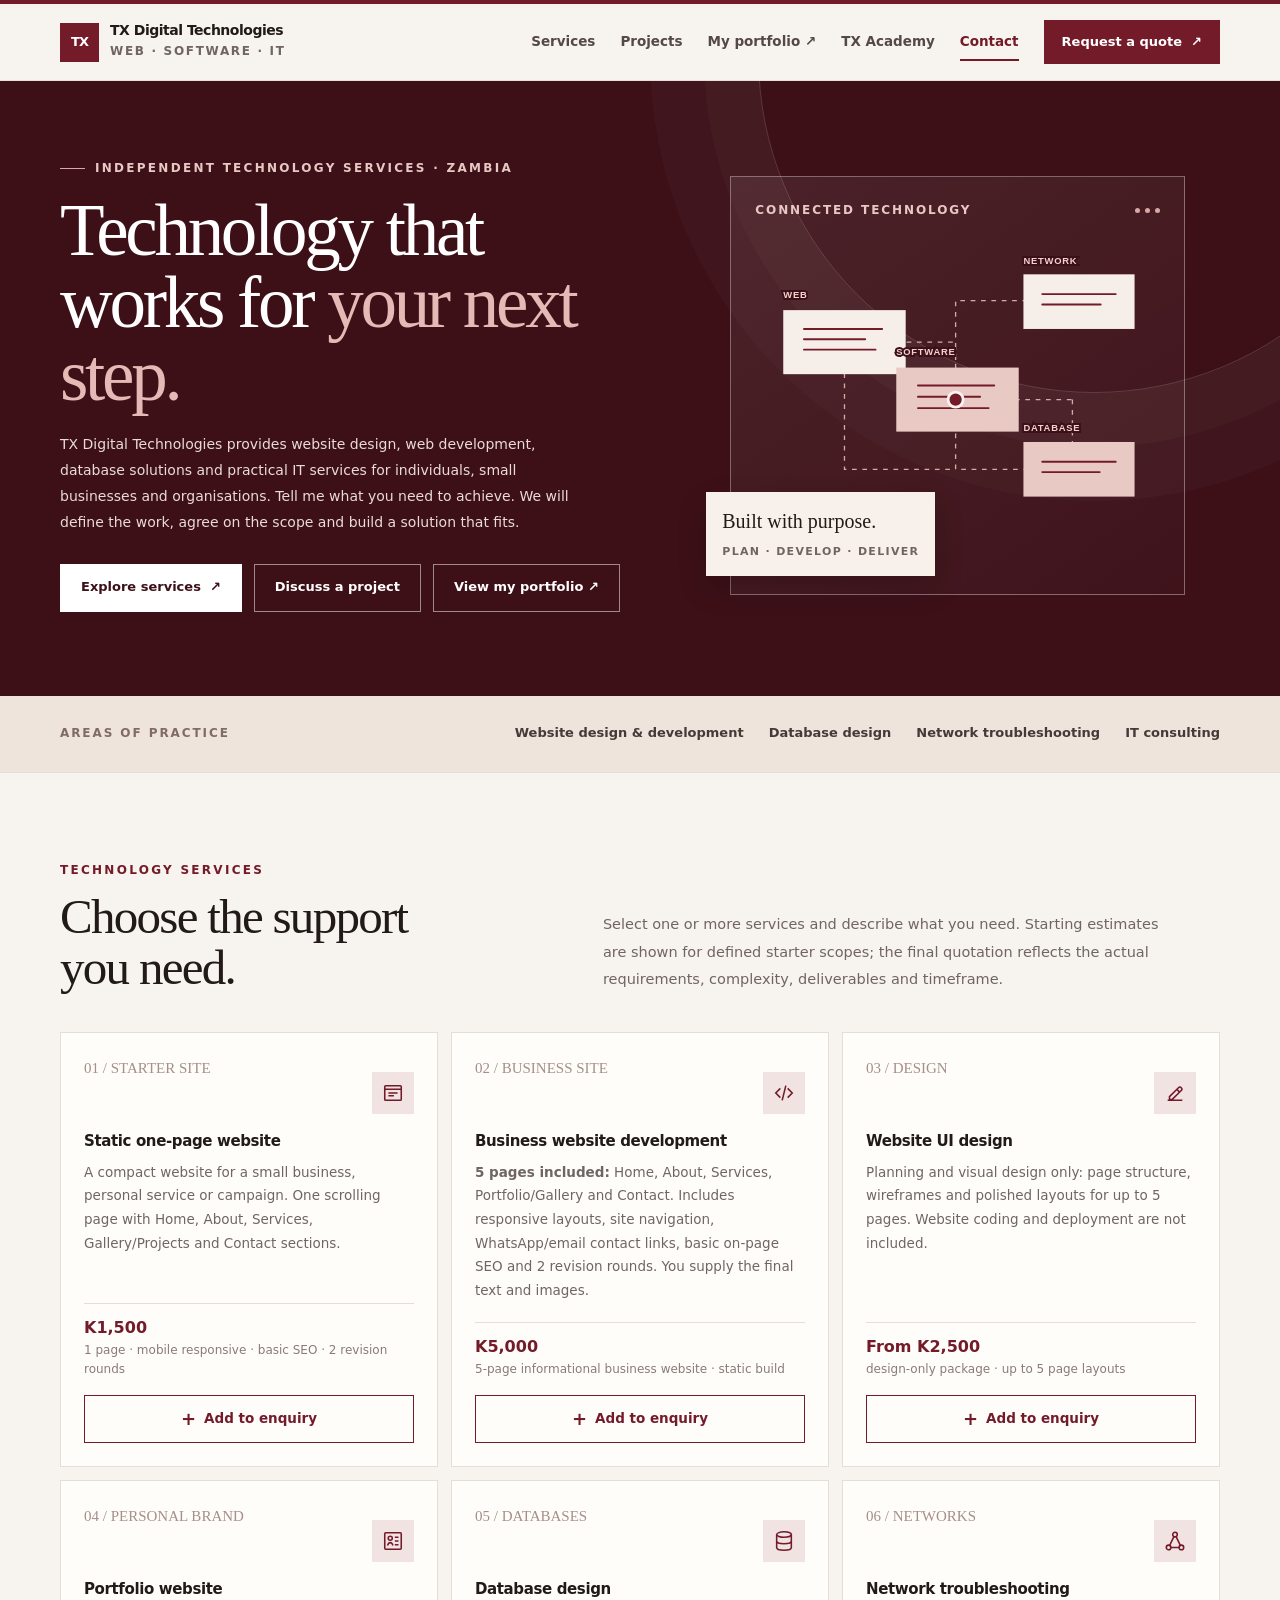
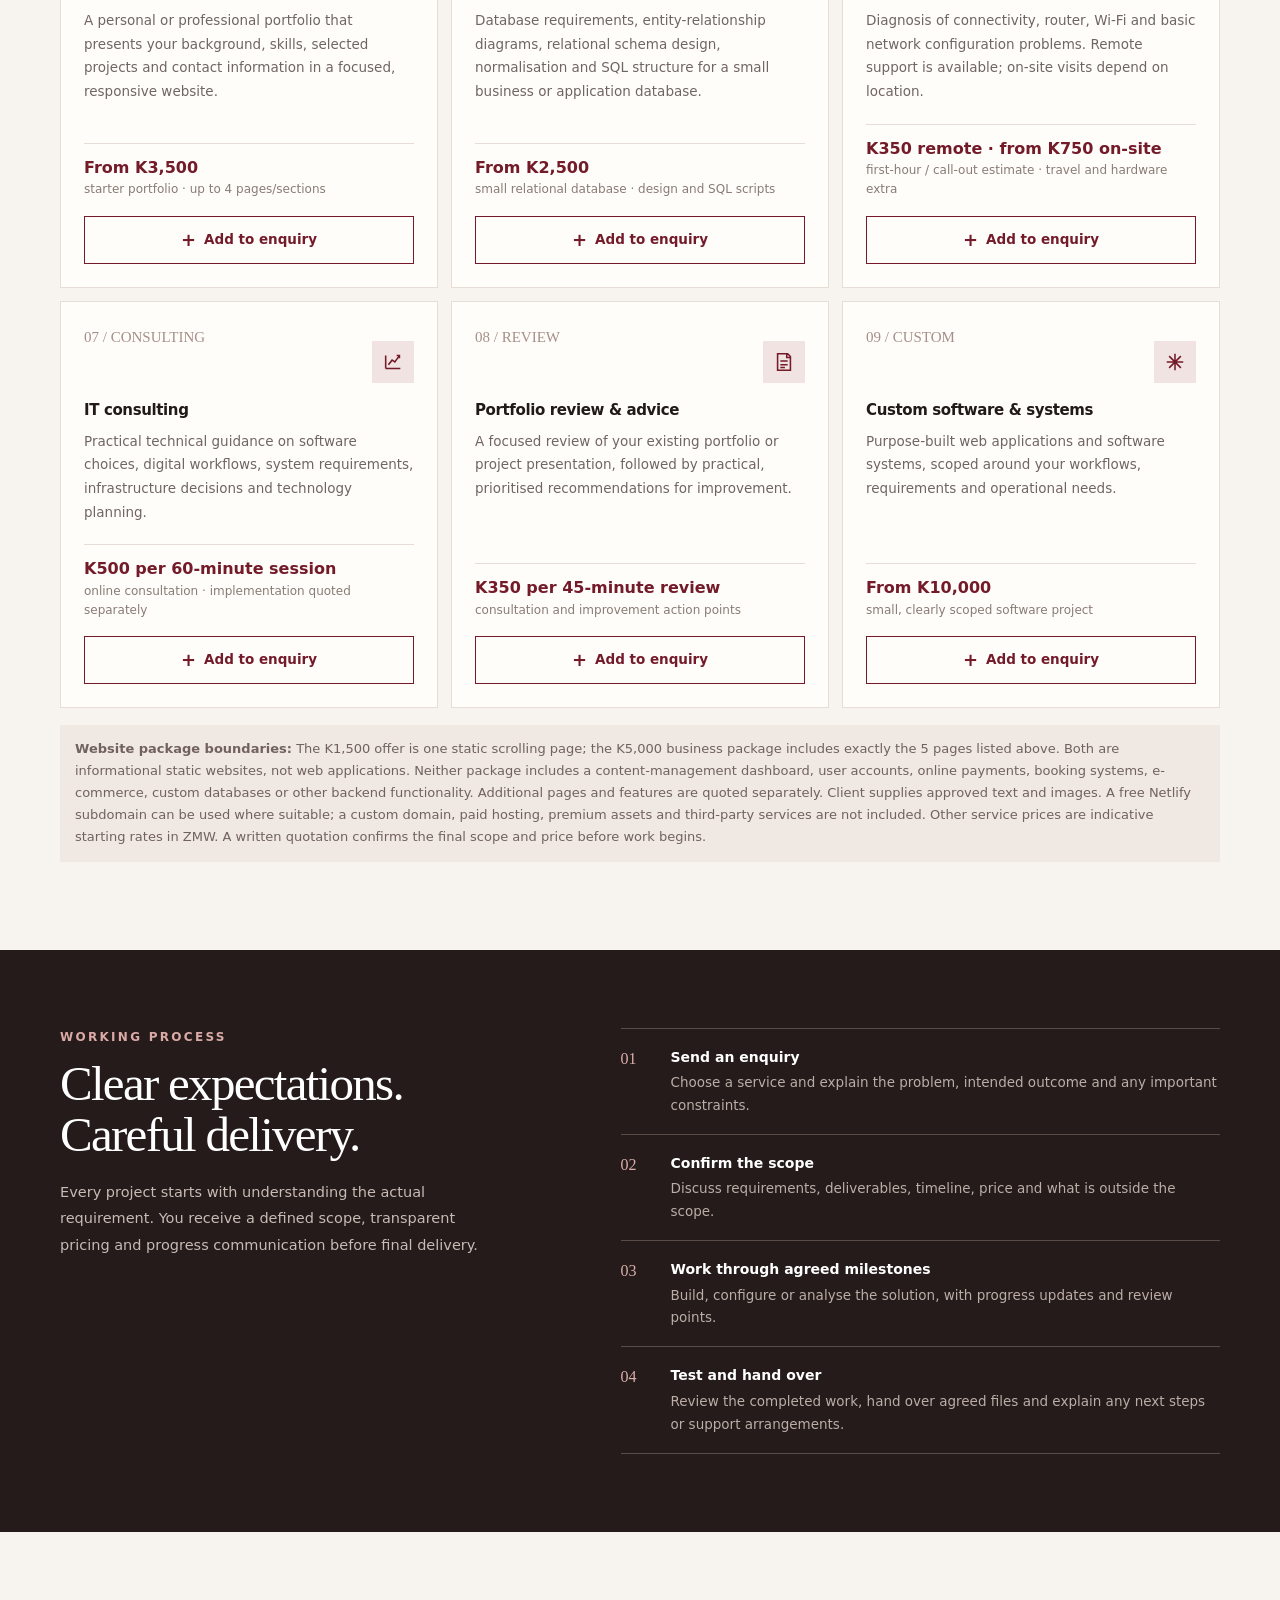
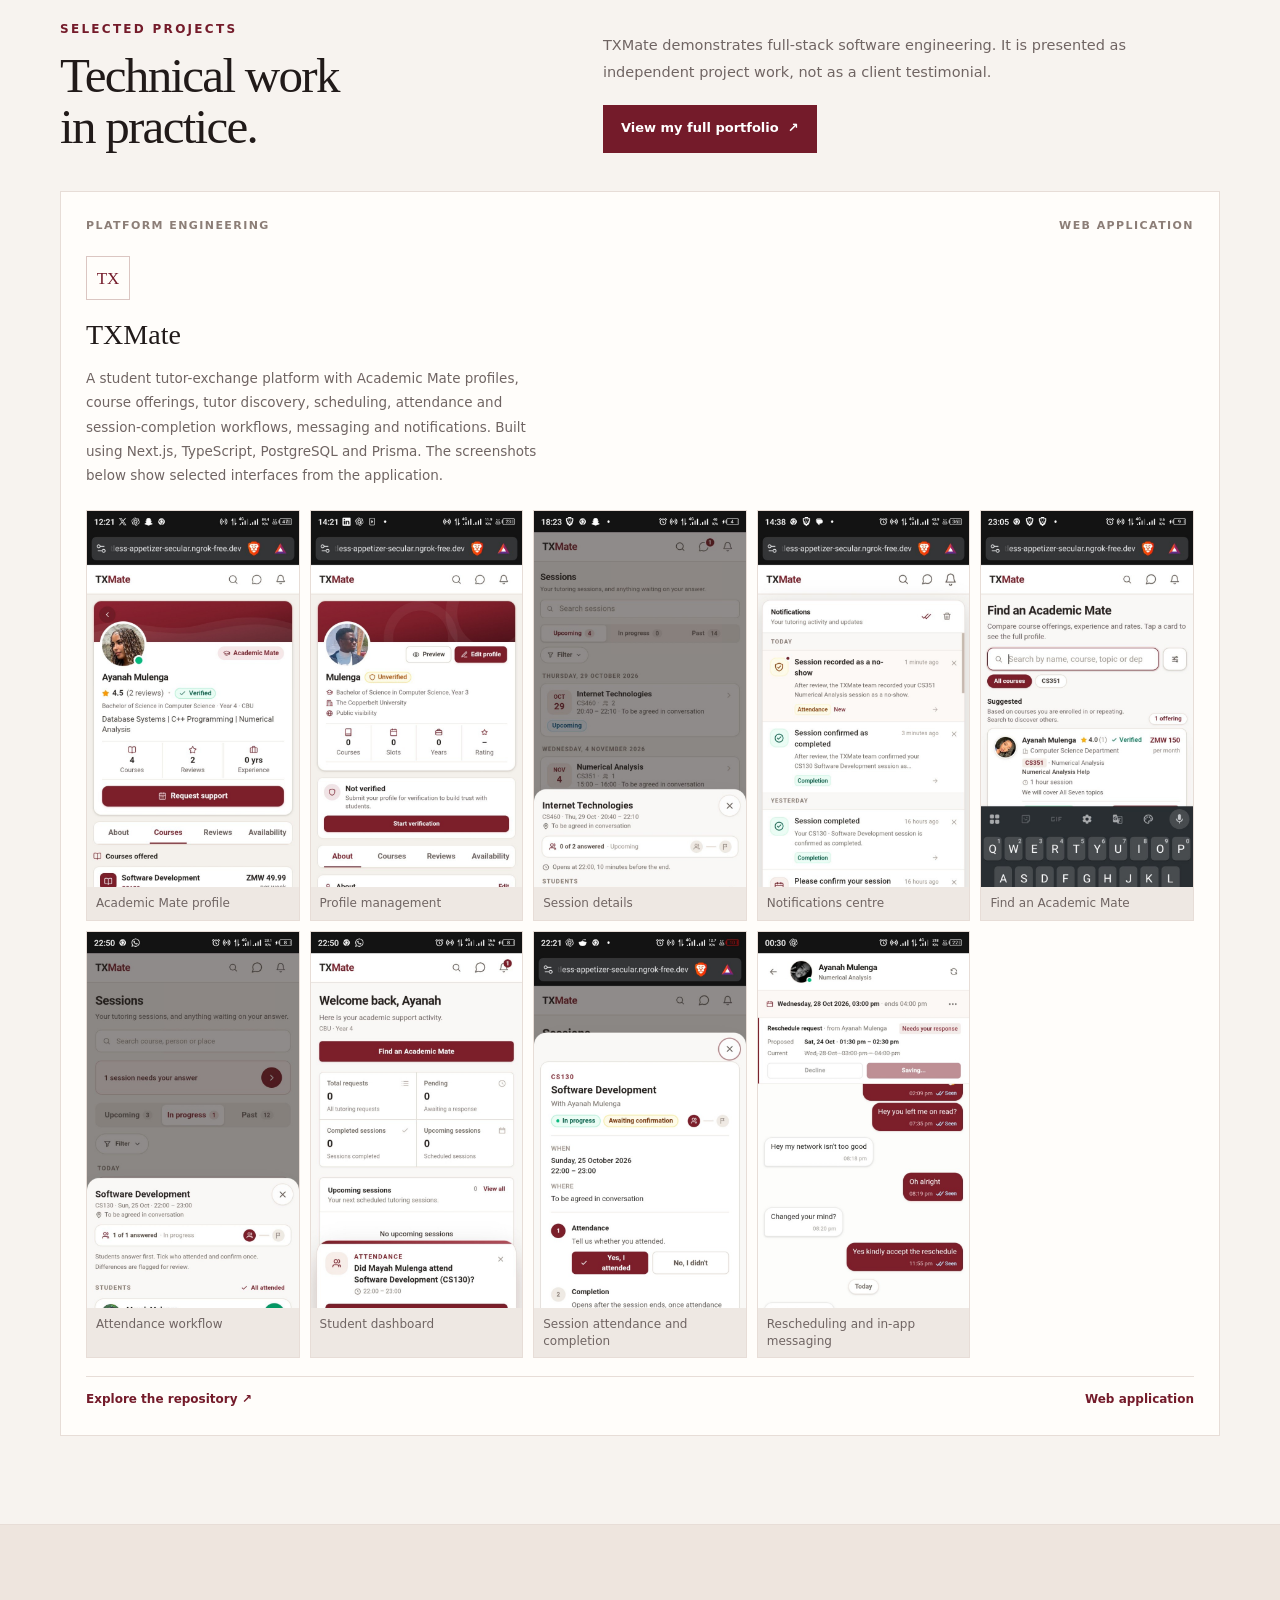
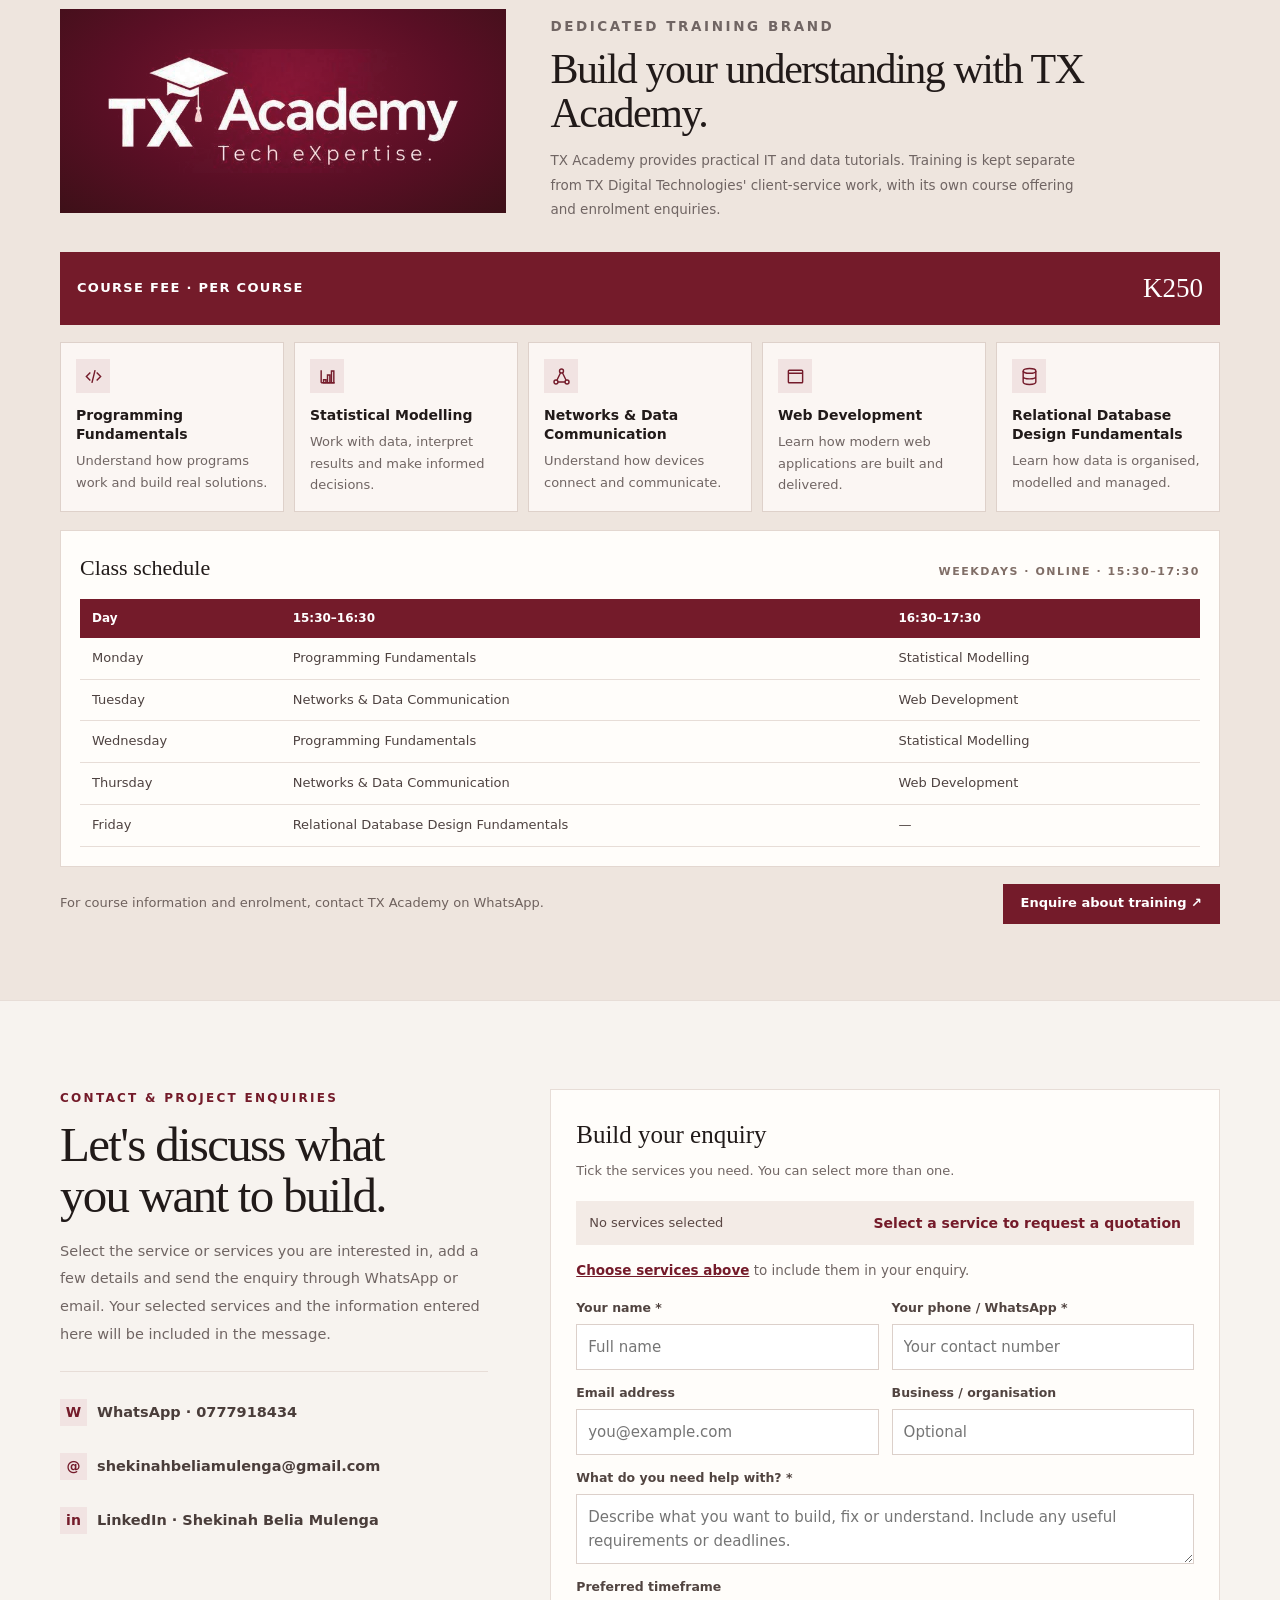
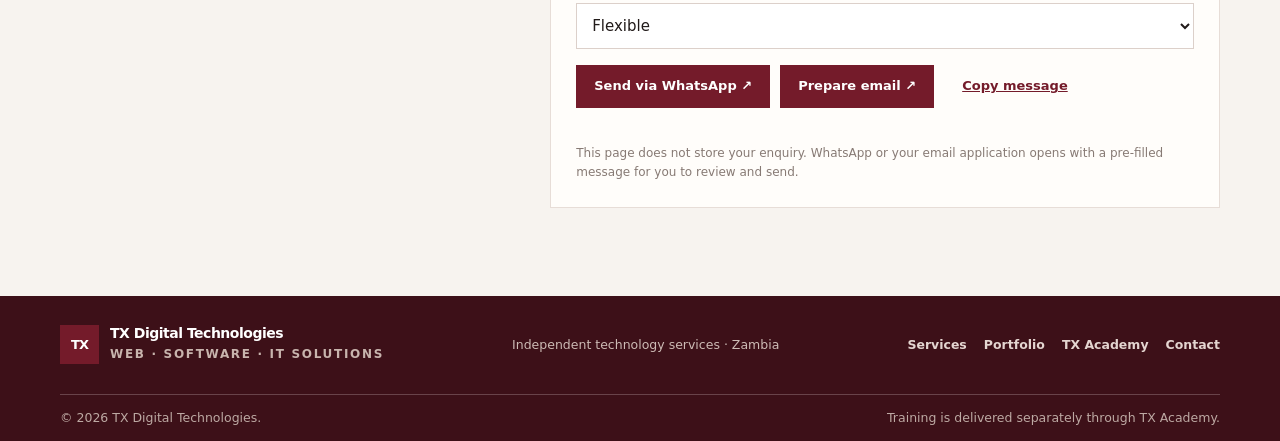
==== commit 304fcc74: "New TX Academy logo and updated portfolio links" ====
--- a/index.html
+++ b/index.html
@@ -36,7 +36,7 @@
       <nav class="nav-links" id="site-navigation" aria-label="Main navigation">
         <a href="#services">Services</a>
         <a href="#work">Projects</a>
-        <a href="https://shekinah-portfolio.netlify.app/" target="_blank" rel="noopener noreferrer">My portfolio ↗</a>
+        <a href="https://shekinahbmulenga-portfolio.netlify.app/" target="_blank" rel="noopener noreferrer">My portfolio ↗</a>
         <a href="#academy">TX Academy</a>
         <a href="#contact">Contact</a>
         <a class="nav-cta" href="#contact">Request a quote <span aria-hidden="true">↗</span></a>
@@ -53,7 +53,7 @@
           <div class="hero-actions">
             <a class="button" href="#services">Explore services <span aria-hidden="true">↗</span></a>
             <a class="button button-outline" href="#contact">Discuss a project</a>
-            <a class="button button-outline" href="https://shekinah-portfolio.netlify.app/" target="_blank" rel="noopener noreferrer">View my portfolio ↗</a>
+            <a class="button button-outline" href="https://shekinahbmulenga-portfolio.netlify.app/" target="_blank" rel="noopener noreferrer">View my portfolio ↗</a>
           </div>
         </div>
         <div class="hero-visual" role="img" aria-label="Illustration of connected web, software, database and network systems">
@@ -186,7 +186,7 @@
       <div class="wrap">
         <div class="section-head">
           <div><p class="kicker">Selected projects</p><h2>Technical work<br>in practice.</h2></div>
-          <div><p class="intro">TXMate demonstrates full-stack software engineering. It is presented as independent project work, not as a client testimonial.</p><a class="button button-outline view-more" href="https://shekinah-portfolio.netlify.app/" target="_blank" rel="noopener noreferrer">View my full portfolio <span aria-hidden="true">↗</span></a></div>
+          <div><p class="intro">TXMate demonstrates full-stack software engineering. It is presented as independent project work, not as a client testimonial.</p><a class="button button-outline view-more" href="https://shekinahbmulenga-portfolio.netlify.app/" target="_blank" rel="noopener noreferrer">View my full portfolio <span aria-hidden="true">↗</span></a></div>
         </div>
         <div class="portfolio-grid">
           <article class="portfolio-item txmate-project">
@@ -211,7 +211,7 @@
     <section class="academy" id="academy">
       <div class="wrap">
         <div class="academy-top">
-          <div class="academy-logo-wrap"><img class="academy-logo" src="tx-academy-logo.png" width="382" height="135" alt="TX Academy, Tech Expertise logo"></div>
+          <div class="academy-logo-wrap"><img class="academy-logo" src="tx-academy-logo.png" width="609" height="206" alt="TX Academy, Tech Expertise logo"></div>
           <div class="academy-heading">
             <p class="kicker">Dedicated training brand</p>
             <h2>Build your understanding with TX Academy.</h2>
--- a/css/academy.css
+++ b/css/academy.css
@@ -1,8 +1,8 @@
 /* academy */
     .academy { padding-block: 76px; background: #eee5de; border-block: 1px solid var(--line); }
     .academy-top { display: grid; grid-template-columns: .8fr 1.2fr; align-items: center; gap: 44px; margin-bottom: 31px; }
-    .academy-logo-wrap { display: flex; align-items: center; min-height: 112px; padding: 10px; background: var(--maroon-deep); }
-    .academy-logo { display: block; width: min(100%, 390px); height: auto; }
+    .academy-logo-wrap { display: flex; align-items: center; justify-content: center; min-height: 150px; padding: clamp(24px, 4vw, 40px); background: radial-gradient(ellipse at 50% 40%, #7d1731 0%, #5a0f25 55%, var(--maroon-deep) 100%); }
+    .academy-logo { display: block; width: min(100%, 380px); height: auto; }
     .academy-heading .kicker { margin-bottom: 10px; }
     .academy-heading h2 { font-size: clamp(30px, 3.6vw, 42px); }
     .academy-heading p { max-width: 540px; margin: 13px 0 0; color: var(--muted); font-size: 14px; line-height: 1.8; }
--- a/css/responsive.css
+++ b/css/responsive.css
@@ -31,8 +31,8 @@
       .portfolio-item { min-height: 250px; }
       .academy { padding-block: 61px; }
       .academy-top { gap: 20px; }
-      .academy-logo-wrap { min-height: 90px; }
-      .academy-logo { max-width: 330px; }
+      .academy-logo-wrap { min-height: 120px; padding: 26px 22px; }
+      .academy-logo { width: min(100%, 300px); }
       .course-grid { grid-template-columns: repeat(2, 1fr); }
       .course { min-height: 152px; }
       .academy-action { align-items: flex-start; flex-direction: column; }
